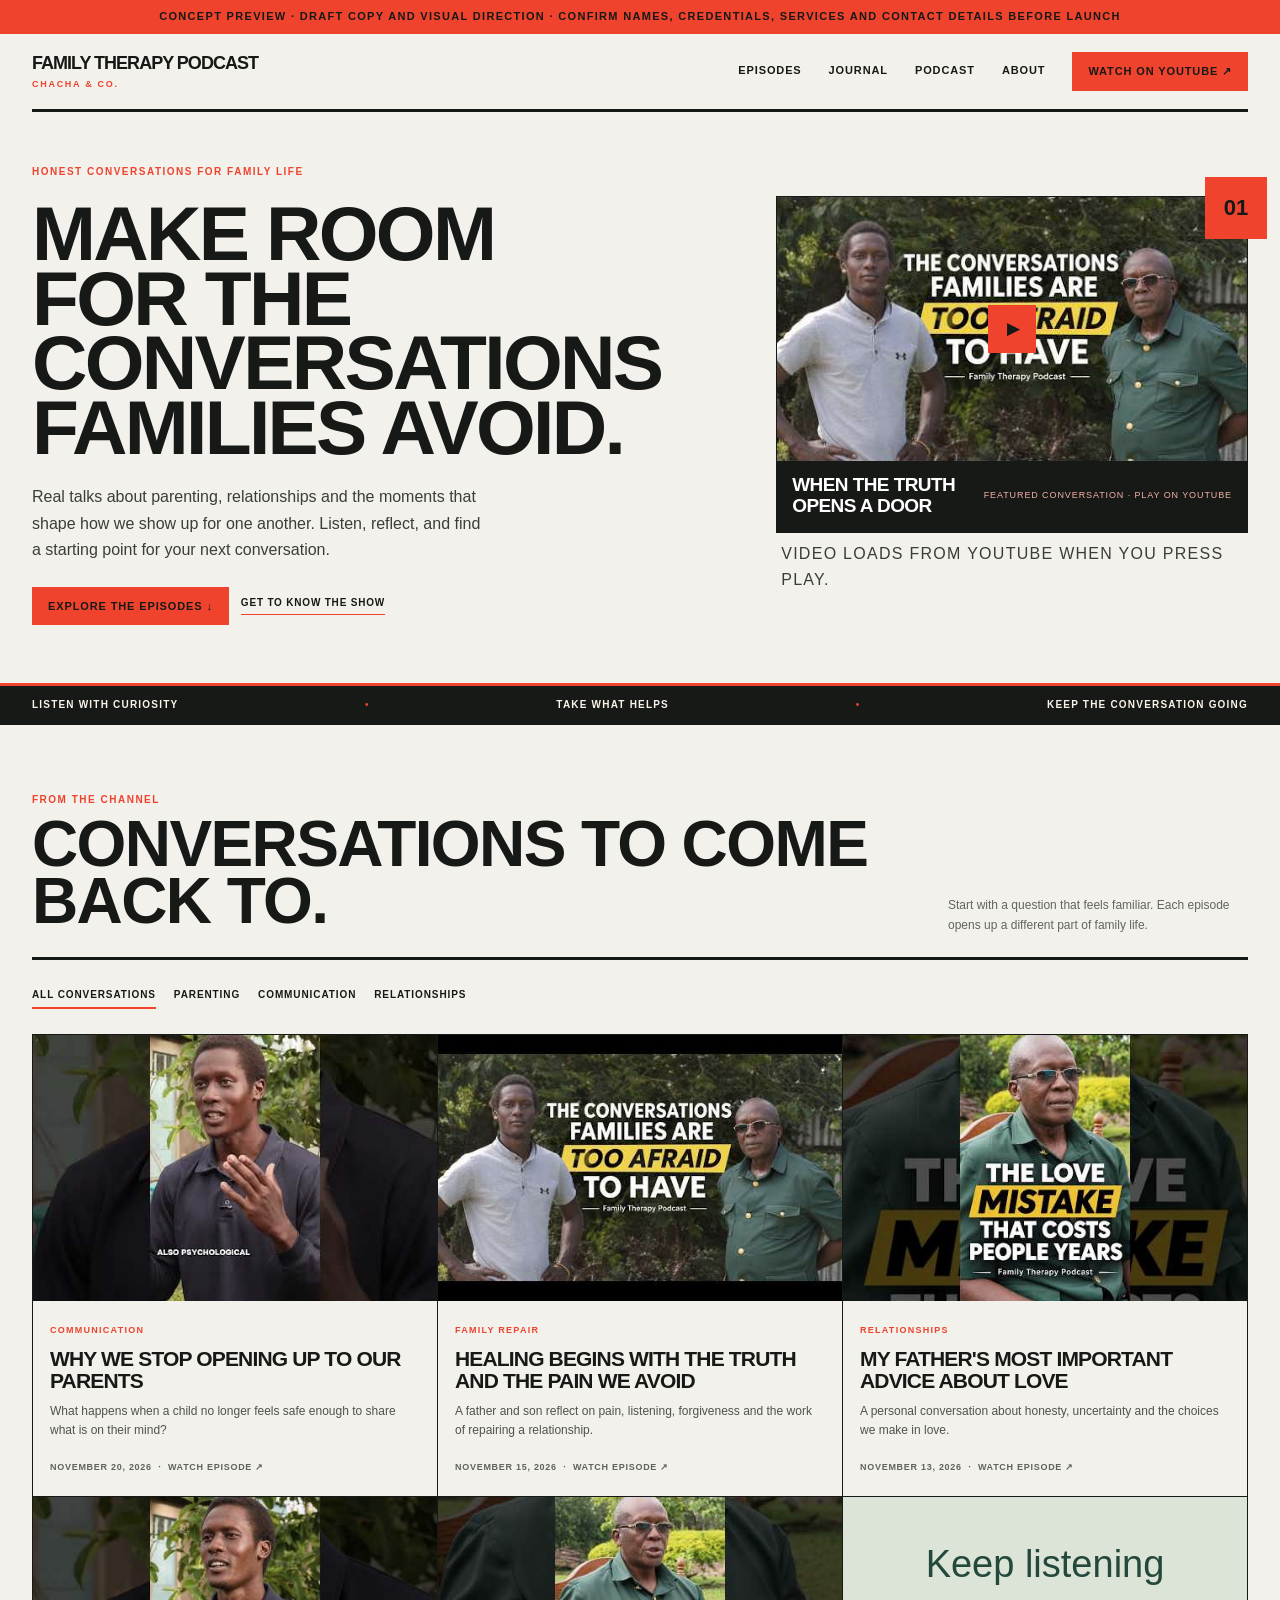
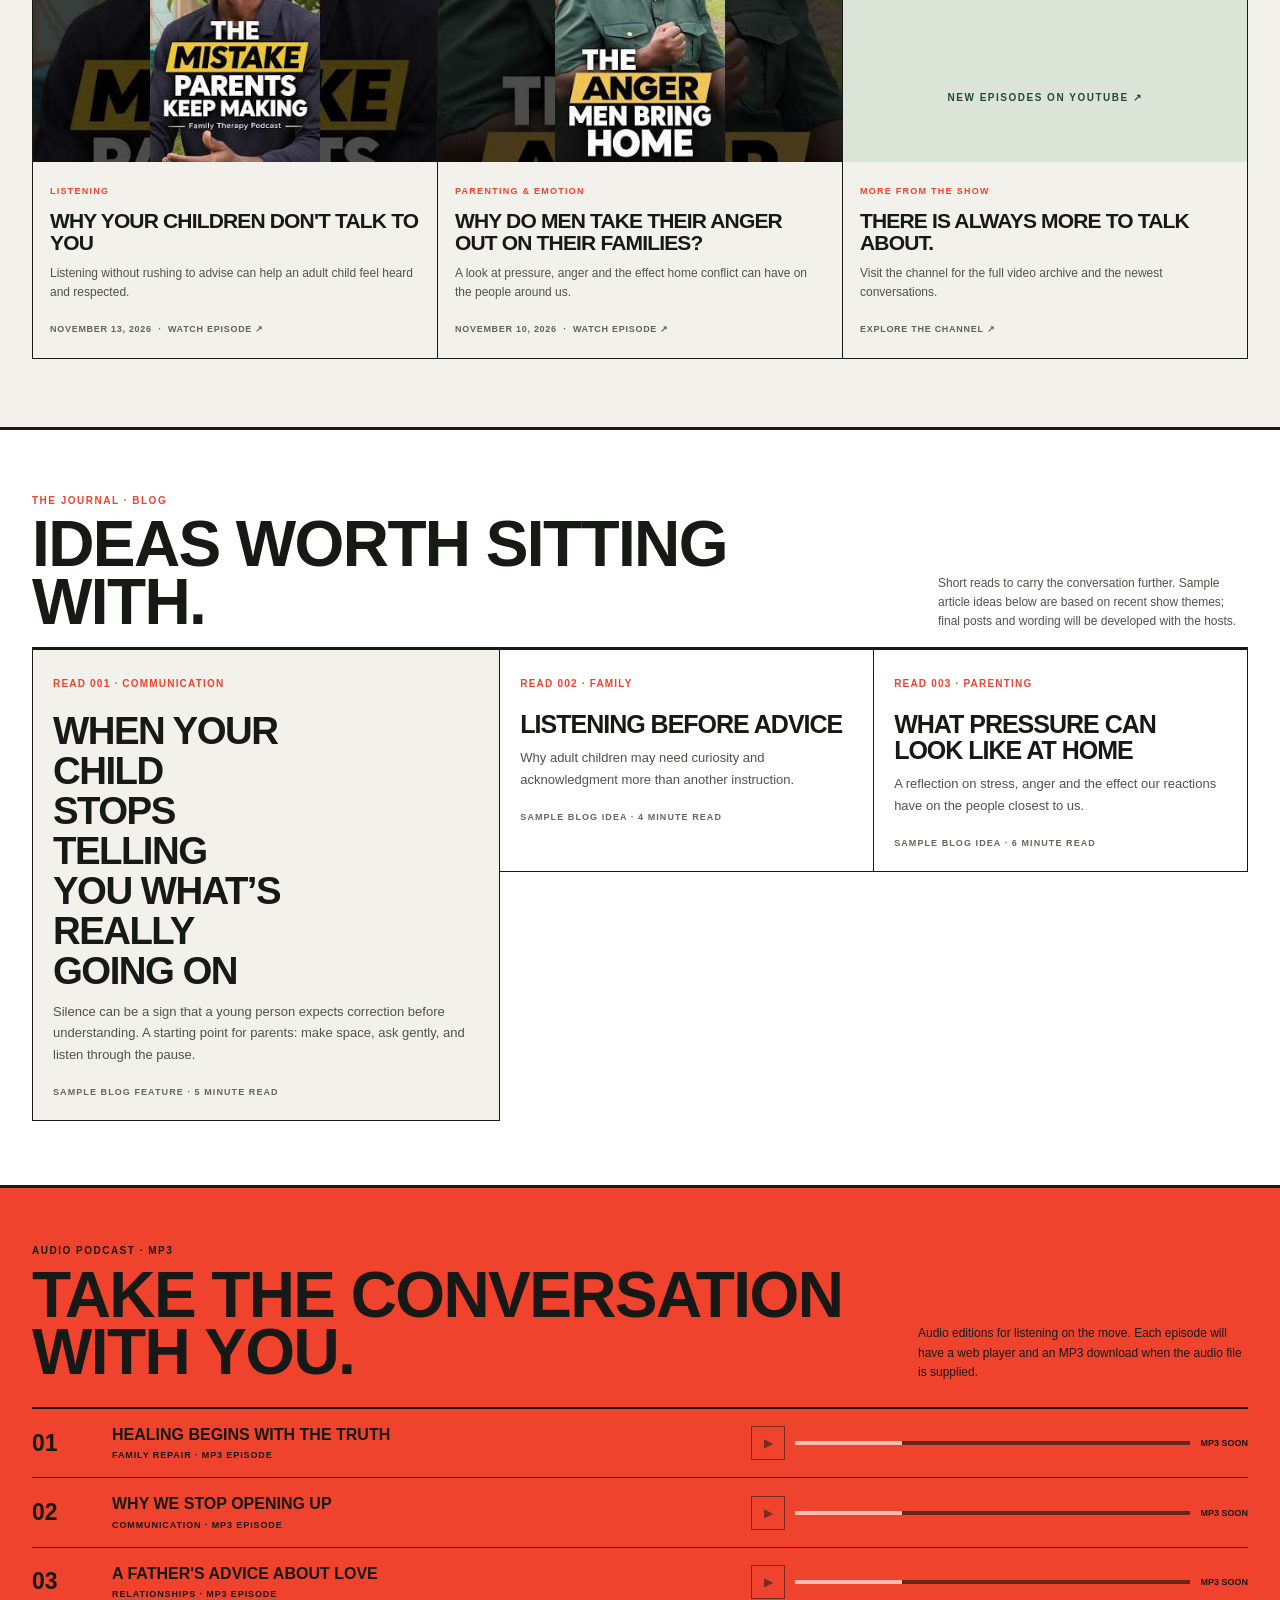
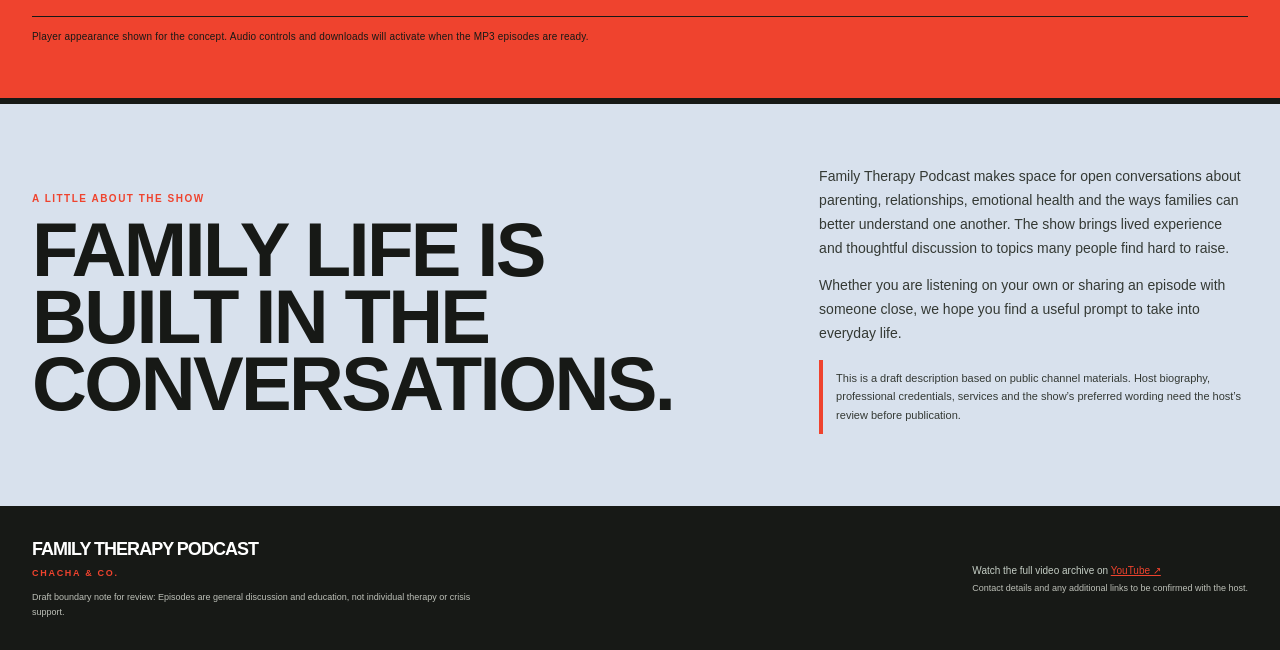
==== site/index.html @ d7cca53e "Add Family Therapy Podcast website preview" ====
<!doctype html>
<html lang="en">
<head>
<meta charset="utf-8"><meta name="viewport" content="width=device-width, initial-scale=1">
<meta name="theme-color" content="#f5f1e8">
<title>Family Therapy Podcast — Website concept</title>
<style>
:root{--paper:#f5f1e8;--ink:#172c27;--green:#24483c;--sage:#dce4d7;--orange:#bc583c;--sun:#e7bc67;--muted:#6d746d;--line:#d9d4c8;--serif:'Fraunces',Georgia,serif;--sans:'DM Sans',Arial,sans-serif}*{box-sizing:border-box}html{scroll-behavior:smooth}body{margin:0;background:var(--paper);color:var(--ink);font-family:var(--sans);line-height:1.55}.preview{background:#192c26;color:#f8f4e9;text-align:center;padding:9px 20px;font-size:11px;letter-spacing:.08em;text-transform:uppercase}.wrap{width:min(1160px,calc(100% - 48px));margin:auto}.nav{display:flex;align-items:center;justify-content:space-between;padding:23px 0;border-bottom:1px solid var(--line)}.brand{font:600 21px var(--serif);letter-spacing:-.04em;text-decoration:none;color:var(--ink);line-height:1.05}.brand small{display:block;font:600 9px var(--sans);letter-spacing:.2em;color:var(--orange);margin-top:7px}.links{display:flex;gap:33px;align-items:center}.links a{font-size:13px;color:var(--ink);text-decoration:none}.links a:hover,.links a:focus{color:var(--orange)}.nav-cta,.button{display:inline-flex;align-items:center;justify-content:center;border:0;border-radius:3px;background:var(--green);color:white;padding:12px 18px;text-decoration:none;font:600 12px var(--sans);letter-spacing:.02em;cursor:pointer}.nav-cta:hover,.button:hover{background:var(--orange)}a:focus-visible,button:focus-visible{outline:3px solid var(--orange);outline-offset:3px}.menu{display:none;background:transparent;border:1px solid var(--line);padding:9px 12px;color:var(--ink);font:600 12px var(--sans)}.hero{display:grid;grid-template-columns:1fr 1.06fr;gap:6.5%;align-items:center;padding:65px 0 75px}.eyebrow{font-size:10px;font-weight:700;letter-spacing:.19em;text-transform:uppercase;color:var(--orange)}h1,h2,h3,p{margin-top:0}h1{font:500 clamp(43px,5.5vw,70px)/1.02 var(--serif);letter-spacing:-.055em;margin:17px 0 22px;max-width:570px}.hero p{color:#525e56;font-size:16px;max-width:445px;line-height:1.75}.actions{display:flex;gap:12px;align-items:center;margin-top:27px}.text-link{font-size:12px;font-weight:700;color:var(--green);text-decoration:none;border-bottom:1px solid var(--green);padding-bottom:3px}.hero-art{position:relative}.hero-art:before{content:'';position:absolute;left:-23px;top:28px;width:73px;height:73px;border:1px solid var(--orange);border-radius:50%;z-index:-1}.feature{background:#fffdf8;padding:12px 12px 0;box-shadow:0 17px 50px #26352a18;transform:rotate(1deg)}.feature button{display:block;width:100%;padding:0;border:0;background:#1a2824;position:relative;cursor:pointer;overflow:hidden}.feature img{width:100%;display:block;aspect-ratio:16/9;object-fit:cover;opacity:.9;transition:transform .3s}.feature button:hover img{transform:scale(1.025)}.play{position:absolute;top:50%;left:50%;transform:translate(-50%,-50%);width:58px;height:58px;border-radius:50%;background:var(--sun);display:grid;place-items:center;color:var(--ink);font-size:19px;padding-left:3px}.feature-meta{padding:16px 12px 17px;display:flex;justify-content:space-between;align-items:center;gap:12px}.feature-meta strong{font:500 20px var(--serif)}.feature-meta span{font-size:10px;color:var(--muted);white-space:nowrap}.micro{font-size:10px;color:var(--muted);margin:8px 5px 0}.band{background:var(--green);color:#f8f4e9;padding:18px 0}.band-inner{display:flex;justify-content:space-between;align-items:center;gap:20px;font-size:11px;letter-spacing:.08em;text-transform:uppercase}.band b{font-weight:500;color:#e7bc67}.section{padding:76px 0}.section-head{display:flex;justify-content:space-between;align-items:end;margin-bottom:27px}.section h2{font:500 clamp(34px,4vw,48px)/1.05 var(--serif);letter-spacing:-.045em;margin:8px 0}.section-head p{max-width:370px;color:var(--muted);font-size:13px;margin-bottom:4px}.filters{display:flex;gap:8px;flex-wrap:wrap;margin:25px 0 30px}.filter{background:transparent;border:1px solid #c9c5b9;border-radius:30px;padding:8px 14px;color:var(--ink);font:500 11px var(--sans);cursor:pointer}.filter[aria-pressed="true"],.filter:hover{background:var(--green);border-color:var(--green);color:white}.grid{display:grid;grid-template-columns:repeat(3,1fr);gap:18px}.card{background:#fffdf8;border:1px solid #ebe6da;min-width:0}.card[hidden]{display:none}.card a{color:inherit;text-decoration:none}.thumb{aspect-ratio:16/10;overflow:hidden;background:var(--sage);position:relative}.thumb img{width:100%;height:100%;object-fit:cover;display:block;transition:transform .3s}.card a:hover .thumb img{transform:scale(1.04)}.card-body{padding:17px 18px 20px}.tag{font-size:9px;text-transform:uppercase;letter-spacing:.13em;color:var(--orange);font-weight:700}.card h3{font:500 22px/1.15 var(--serif);letter-spacing:-.025em;margin:8px 0}.card p{font-size:12px;color:var(--muted);line-height:1.65;margin:0 0 13px}.date{font-size:10px;color:#85867e}.about{background:var(--sage);padding:67px 0}.about-grid{display:grid;grid-template-columns:.9fr 1.1fr;gap:12%;align-items:center}.about h2{font:500 clamp(37px,4vw,52px)/1.05 var(--serif);letter-spacing:-.045em;margin:11px 0 0}.about-copy p{font-size:14px;color:#4a5a50;line-height:1.8}.note{border-left:2px solid var(--orange);padding:9px 0 9px 16px;font-size:11px!important}.footer{background:#192c26;color:#f6f2e9;padding:36px 0}.footer-row{display:flex;justify-content:space-between;gap:25px;align-items:center}.footer .brand{color:#f6f2e9}.footer p{font-size:10px;color:#c5cec5;margin:0;max-width:460px}.footer a{color:#f1c871}.tiny{font-size:9px!important;margin-top:12px!important;color:#9da99f!important}
@media(max-width:760px){.wrap{width:min(100% - 34px,560px)}.nav{padding:17px 0}.menu{display:block}.links{display:none;position:absolute;top:65px;left:0;right:0;padding:20px 24px;background:var(--paper);z-index:5;border-bottom:1px solid var(--line);flex-direction:column;align-items:flex-start;gap:17px}.links.open{display:flex}.links .nav-cta{display:inline-flex}.hero{grid-template-columns:1fr;gap:35px;padding:47px 0 54px}.hero-art{margin:0 6px}.band-inner{justify-content:center;flex-wrap:wrap;text-align:center;gap:6px 15px}.section{padding:57px 0}.section-head{display:block}.section-head p{margin-top:15px}.grid{grid-template-columns:repeat(2,1fr);gap:12px}.card-body{padding:13px}.card h3{font-size:19px}.about{padding:54px 0}.about-grid{grid-template-columns:1fr;gap:20px}.footer-row{display:block}.footer-row>p{margin-top:18px}}@media(max-width:460px){.grid{grid-template-columns:1fr}.hero h1{font-size:48px}.feature-meta{align-items:flex-start;flex-direction:column;gap:3px}.actions{align-items:flex-start;flex-direction:column}.feature-meta strong{font-size:19px}}
/* Art direction: independent print journal, not a lifestyle landing-page kit. */
:root{--paper:#f2f1ec;--ink:#171916;--green:#171916;--sage:#d8e1ed;--orange:#ef432e;--sun:#ef432e;--muted:#62655f;--line:#171916;--serif:Impact,'Arial Narrow',Arial,sans-serif;--sans:Arial,Helvetica,sans-serif}
body{background:var(--paper);line-height:1.45}.preview{background:var(--orange);color:#171916;font-weight:700;letter-spacing:.12em}.wrap{width:min(1240px,calc(100% - 64px))}.nav{padding:18px 0;border-bottom:3px solid var(--ink)}.brand{font:900 18px/1 Arial,sans-serif;text-transform:uppercase;letter-spacing:-.055em}.brand small{font:700 9px Arial,sans-serif;color:var(--orange);letter-spacing:.19em}.links{gap:27px}.links a{font-size:11px;font-weight:700;text-transform:uppercase;letter-spacing:.08em}.nav-cta,.button{border-radius:0;background:var(--orange);color:var(--ink);font:800 11px Arial,sans-serif;text-transform:uppercase;letter-spacing:.08em;padding:13px 16px}.nav-cta:hover,.button:hover{background:var(--ink);color:white}.hero{grid-template-columns:1.08fr .92fr;gap:4%;padding:53px 0 58px;align-items:stretch}.eyebrow{color:var(--orange);font-size:10px;letter-spacing:.15em;font-weight:800}.hero h1{font:900 clamp(56px,8vw,106px)/.84 Impact,'Arial Narrow',Arial,sans-serif;letter-spacing:-.035em;text-transform:uppercase;margin:22px 0 25px;max-width:650px}.hero p{font:16px/1.65 Arial,sans-serif;color:#3b3d39;max-width:450px}.actions{margin-top:23px}.text-link{color:var(--ink);border-color:var(--orange);text-transform:uppercase;font-size:10px;letter-spacing:.08em}.hero-art{align-self:center}.hero-art:before{content:'01';left:auto;right:-19px;top:-19px;width:62px;height:62px;border:0;border-radius:0;background:var(--orange);z-index:1;color:var(--ink);display:grid;place-items:center;font:900 22px Impact,Arial,sans-serif}.feature{padding:0;background:var(--ink);box-shadow:none;transform:none;border:1px solid var(--ink)}.feature img{opacity:1;filter:saturate(.82)}.play{width:48px;height:48px;background:var(--orange);border-radius:0;font-size:17px}.feature-meta{background:var(--ink);color:white;padding:14px 15px 15px}.feature-meta strong{font:800 19px/1.1 Arial,sans-serif;text-transform:uppercase;letter-spacing:-.03em}.feature-meta span{font-size:9px;color:#f2b0a5;letter-spacing:.1em}.micro{font-size:9px;text-transform:uppercase;letter-spacing:.08em}.band{background:var(--ink);padding:12px 0;border-top:3px solid var(--orange);border-bottom:1px solid var(--ink)}.band-inner{font-size:10px;font-weight:700;letter-spacing:.12em}.band b{color:var(--orange)}.section{padding:68px 0}.section-head{align-items:end;border-bottom:3px solid var(--ink);padding-bottom:18px;margin-bottom:22px}.section h2{font:900 clamp(38px,5vw,65px)/.9 Impact,'Arial Narrow',Arial,sans-serif;letter-spacing:-.025em;text-transform:uppercase}.section-head p{font-size:12px;line-height:1.6;max-width:300px}.filters{gap:18px;margin:22px 0 25px}.filter{border:0;border-bottom:2px solid transparent;border-radius:0;padding:7px 0;background:transparent;color:var(--ink);font:800 10px Arial,sans-serif;text-transform:uppercase;letter-spacing:.09em}.filter[aria-pressed="true"],.filter:hover{background:transparent;border-color:var(--orange);color:var(--ink)}.grid{grid-template-columns:repeat(3,1fr);gap:0;border-top:1px solid var(--ink);border-left:1px solid var(--ink)}.card{background:transparent;border:0;border-right:1px solid var(--ink);border-bottom:1px solid var(--ink)}.thumb{aspect-ratio:1.52;background:#d8e1ed}.thumb img{filter:saturate(.78);transition:filter .2s,transform .3s}.card a:hover .thumb img{filter:saturate(1.15);transform:scale(1.025)}.card-body{padding:15px 17px 19px}.tag{color:var(--orange);font-size:9px;letter-spacing:.14em}.card h3{font:800 21px/1.08 Arial,sans-serif;letter-spacing:-.04em;text-transform:uppercase;margin:9px 0 9px}.card p{font:12px/1.6 Arial,sans-serif;color:#50524e}.date{font-size:9px;font-weight:700;letter-spacing:.08em;color:#60635d}.about{background:#d8e1ed;border-top:3px solid var(--ink);border-bottom:3px solid var(--ink);padding:61px 0}.about h2{font:900 clamp(42px,6vw,76px)/.88 Impact,'Arial Narrow',Arial,sans-serif;text-transform:uppercase;letter-spacing:-.035em}.about-copy p{font:14px/1.7 Arial,sans-serif;color:#343934}.note{border-left:4px solid var(--orange);padding-left:13px;font-size:11px!important}.footer{background:var(--ink);padding:29px 0}.footer .brand{color:white}.footer .brand small{color:var(--orange)}.footer p{line-height:1.7}.footer a{color:var(--orange)}.tiny{color:#bdc0b8!important}.card .thumb>span{padding:14px;text-align:center}.card .thumb>span span{margin-top:9px}
@media(max-width:760px){.wrap{width:calc(100% - 34px)}.nav{padding:16px 0}.links{top:61px;background:var(--paper);border-bottom:3px solid var(--ink)}.hero{grid-template-columns:1fr;gap:30px;padding:44px 0 48px}.hero h1{font-size:clamp(58px,15vw,84px)}.hero-art{margin:0 6px}.band-inner{justify-content:flex-start;text-align:left}.section{padding:52px 0}.section-head{display:block}.section-head p{margin-top:13px}.grid{grid-template-columns:repeat(2,1fr)}.about{padding:49px 0}.about-grid{grid-template-columns:1fr;gap:19px}}
@media(max-width:460px){.wrap{width:calc(100% - 28px)}.grid{grid-template-columns:1fr}.hero h1{font-size:60px}.feature-meta{align-items:flex-start;flex-direction:column;gap:4px}.actions{align-items:flex-start;flex-direction:column}.section h2{font-size:44px}.links{padding:18px}.filters{gap:12px 17px}}
/* Protect the display headline from overflowing the video column. */
.hero{grid-template-columns:minmax(0,1.2fr) minmax(0,.8fr);gap:3%;}
.hero>div:first-child{min-width:0}.hero h1{font-size:clamp(50px,6vw,82px);max-width:100%;overflow-wrap:normal;word-break:normal;hyphens:none;text-wrap:balance;}
.hero-art{min-width:0}.feature,.feature button,.feature img{max-width:100%;min-width:0}
@media(max-width:960px){.wrap{width:calc(100% - 48px)}.hero{grid-template-columns:minmax(0,1fr) minmax(0,.88fr);gap:28px}.hero h1{font-size:clamp(48px,6.4vw,68px)}}
@media(max-width:760px){.wrap{width:calc(100% - 34px)}.hero{grid-template-columns:minmax(0,1fr);gap:28px}.hero h1{font-size:clamp(48px,10vw,76px);max-width:100%}.hero-art{width:100%;margin:0}.grid{grid-template-columns:repeat(2,minmax(0,1fr))}.card{min-width:0}.filters{max-width:100%}}
@media(max-width:520px){.wrap{width:calc(100% - 28px)}.nav{gap:12px}.hero h1{font-size:clamp(40px,11vw,58px);max-width:100%;line-height:.88}.hero-art:before{right:-8px;top:-12px;width:47px;height:47px}.grid{grid-template-columns:minmax(0,1fr)}.section-head p{max-width:100%}.filters{gap:10px 14px}.filter{font-size:9px}.band-inner{font-size:9px;gap:6px 10px}.feature-meta span{white-space:normal}.actions .button{max-width:100%;text-align:center}}
.journal{background:#fff;border-top:3px solid var(--ink);padding:64px 0}.journal-head{display:flex;justify-content:space-between;align-items:end;gap:25px;border-bottom:3px solid var(--ink);padding-bottom:16px;margin-bottom:0}.journal-head h2{font:900 clamp(40px,5vw,64px)/.9 Impact,'Arial Narrow',Arial,sans-serif;text-transform:uppercase;letter-spacing:-.025em;margin:8px 0 0}.journal-head p{max-width:310px;font:12px/1.6 Arial,sans-serif;color:#50524e;margin:0}.journal-grid{display:grid;grid-template-columns:1.25fr 1fr 1fr;border-left:1px solid var(--ink)}.journal-card{padding:20px 20px 23px;border-right:1px solid var(--ink);border-bottom:1px solid var(--ink)}.journal-card:first-child{grid-row:span 2;background:#f2f1ec}.journal-index{font:800 10px Arial,sans-serif;color:var(--orange);letter-spacing:.12em}.journal-card h3{font:800 25px/1.04 Arial,sans-serif;letter-spacing:-.04em;text-transform:uppercase;margin:18px 0 10px}.journal-card p{font:13px/1.65 Arial,sans-serif;color:#50524e;margin:0}.journal-card:first-child h3{font-size:clamp(30px,3vw,43px);max-width:11ch}.journal-card .journal-meta{display:block;margin-top:22px;font:700 9px Arial,sans-serif;letter-spacing:.12em;color:#646760;text-transform:uppercase}.audio-section{background:#ef432e;padding:56px 0;border-top:3px solid var(--ink);border-bottom:3px solid var(--ink)}.audio-head{display:flex;justify-content:space-between;align-items:end;gap:25px;margin-bottom:25px}.audio-head h2{font:900 clamp(40px,5vw,64px)/.9 Impact,'Arial Narrow',Arial,sans-serif;text-transform:uppercase;letter-spacing:-.025em;margin:8px 0 0}.audio-head p{max-width:330px;font:12px/1.6 Arial,sans-serif;margin:0}.audio-list{border-top:2px solid var(--ink)}.audio-episode{display:grid;grid-template-columns:62px minmax(180px,1fr) minmax(200px,.8fr);gap:18px;align-items:center;padding:17px 0;border-bottom:1px solid #171916}.audio-number{font:900 23px Impact,Arial,sans-serif}.audio-title{font:800 16px/1.15 Arial,sans-serif;text-transform:uppercase}.audio-title small{display:block;margin-top:6px;font:700 9px Arial,sans-serif;letter-spacing:.1em}.audio-preview{display:flex;align-items:center;gap:10px}.audio-preview button{width:34px;height:34px;border:1px solid var(--ink);background:transparent;color:var(--ink);font-size:12px}.audio-track{height:4px;background:#171916;opacity:.65;flex:1;position:relative}.audio-track:before{content:'';display:block;width:27%;height:4px;background:white}.audio-time{font:700 9px Arial,sans-serif;white-space:nowrap}.audio-note{margin:14px 0 0;font:10px Arial,sans-serif;letter-spacing:.02em}.audio-preview button:disabled{opacity:.55;cursor:not-allowed}
@media(max-width:760px){.journal{padding:50px 0}.journal-head,.audio-head{display:block}.journal-head p,.audio-head p{margin-top:14px}.journal-grid{grid-template-columns:1fr 1fr}.journal-card:first-child{grid-row:auto;grid-column:1/-1}.audio-episode{grid-template-columns:40px minmax(0,1fr);gap:11px}.audio-preview{grid-column:2}.audio-title{font-size:14px}}
@media(max-width:520px){.journal-grid{grid-template-columns:1fr}.journal-card:first-child{grid-column:auto}.journal-card h3{font-size:22px}.journal-card:first-child h3{font-size:32px}.audio-section{padding:45px 0}.audio-episode{grid-template-columns:30px minmax(0,1fr);gap:10px}.audio-number{font-size:20px}.audio-preview{grid-column:2}.audio-title{font-size:13px}}
</style>
</head>
<body>
<div class="preview">Concept preview · Draft copy and visual direction · Confirm names, credentials, services and contact details before launch</div>
<header class="wrap"><nav class="nav" aria-label="Main navigation"><a class="brand" href="#home">Family Therapy Podcast<small>CHACHA &amp; CO.</small></a><button class="menu" aria-expanded="false" aria-controls="navlinks" aria-label="Open navigation">MENU</button><div class="links" id="navlinks"><a href="#episodes">Episodes</a><a href="#journal">Journal</a><a href="#podcast">Podcast</a><a href="#about">About</a><a class="nav-cta" href="https://www.youtube.com/@familytherapypodcast/videos" target="_blank" rel="noopener noreferrer">Watch on YouTube ↗</a></div></nav></header>
<main id="home"><section class="wrap hero"><div><div class="eyebrow">Honest conversations for family life</div><h1>Make room for the conversations families avoid.</h1><p>Real talks about parenting, relationships and the moments that shape how we show up for one another. Listen, reflect, and find a starting point for your next conversation.</p><div class="actions"><a class="button" href="#episodes">Explore the episodes ↓</a><a class="text-link" href="#about">Get to know the show</a></div></div><div class="hero-art"><div class="feature"><button class="video-button" aria-label="Play featured episode: Healing Begins With The Truth And The Pain We Avoid" data-video="1nzvbq_Dom4"><img src="1nzvbq_Dom4.jpg" alt="The podcast hosts in conversation; thumbnail from the featured episode"><span class="play" aria-hidden="true">▶</span></button><div class="feature-meta"><strong>When the truth opens a door</strong><span>FEATURED CONVERSATION · PLAY ON YOUTUBE</span></div></div><p class="micro">Video loads from YouTube when you press play.</p></div></section>
<div class="band"><div class="wrap band-inner"><span>Listen with curiosity</span><b>•</b><span>Take what helps</span><b>•</b><span>Keep the conversation going</span></div></div>
<section class="wrap section" id="episodes"><div class="section-head"><div><div class="eyebrow">From the channel</div><h2>Conversations to come back to.</h2></div><p>Start with a question that feels familiar. Each episode opens up a different part of family life.</p></div><div class="filters" id="topics" aria-label="Filter episodes"><button class="filter" aria-pressed="true" data-filter="all">All conversations</button><button class="filter" aria-pressed="false" data-filter="parenting">Parenting</button><button class="filter" aria-pressed="false" data-filter="communication">Communication</button><button class="filter" aria-pressed="false" data-filter="relationships">Relationships</button></div><div class="grid">
<article class="card" data-topic="communication"><a href="https://www.youtube.com/watch?v=KvAhkGcxdzE" target="_blank" rel="noopener noreferrer"><div class="thumb"><img src="KvAhkGcxdzE.jpg" alt="YouTube thumbnail for Why We Stop Opening Up to Our Parents" loading="lazy"></div><div class="card-body"><span class="tag">Communication</span><h3>Why We Stop Opening Up to Our Parents</h3><p>What happens when a child no longer feels safe enough to share what is on their mind?</p><span class="date">NOVEMBER 20, 2026&nbsp; · &nbsp;WATCH EPISODE ↗</span></div></a></article>
<article class="card" data-topic="relationships"><a href="https://www.youtube.com/watch?v=1nzvbq_Dom4" target="_blank" rel="noopener noreferrer"><div class="thumb"><img src="1nzvbq_Dom4.jpg" alt="The father and son hosts featured in the episode thumbnail" loading="lazy"></div><div class="card-body"><span class="tag">Family repair</span><h3>Healing Begins With the Truth and the Pain We Avoid</h3><p>A father and son reflect on pain, listening, forgiveness and the work of repairing a relationship.</p><span class="date">NOVEMBER 15, 2026&nbsp; · &nbsp;WATCH EPISODE ↗</span></div></a></article>
<article class="card" data-topic="relationships"><a href="https://www.youtube.com/watch?v=EXCW4mBaNsA" target="_blank" rel="noopener noreferrer"><div class="thumb"><img src="EXCW4mBaNsA.jpg" alt="YouTube thumbnail for My Father's Most Important Advice About Love" loading="lazy"></div><div class="card-body"><span class="tag">Relationships</span><h3>My Father's Most Important Advice About Love</h3><p>A personal conversation about honesty, uncertainty and the choices we make in love.</p><span class="date">NOVEMBER 13, 2026&nbsp; · &nbsp;WATCH EPISODE ↗</span></div></a></article>
<article class="card" data-topic="communication"><a href="https://www.youtube.com/watch?v=1fAFNS9w8Jo" target="_blank" rel="noopener noreferrer"><div class="thumb"><img src="1fAFNS9w8Jo.jpg" alt="YouTube thumbnail for Why Your Children Don't Talk to You" loading="lazy"></div><div class="card-body"><span class="tag">Listening</span><h3>Why Your Children Don't Talk to You</h3><p>Listening without rushing to advise can help an adult child feel heard and respected.</p><span class="date">NOVEMBER 13, 2026&nbsp; · &nbsp;WATCH EPISODE ↗</span></div></a></article>
<article class="card" data-topic="parenting"><a href="https://www.youtube.com/watch?v=WA43rGoN9E0" target="_blank" rel="noopener noreferrer"><div class="thumb"><img src="WA43rGoN9E0.jpg" alt="YouTube thumbnail for Why Do Men Take Their Anger Out on Their Families" loading="lazy"></div><div class="card-body"><span class="tag">Parenting &amp; emotion</span><h3>Why Do Men Take Their Anger Out on Their Families?</h3><p>A look at pressure, anger and the effect home conflict can have on the people around us.</p><span class="date">NOVEMBER 10, 2026&nbsp; · &nbsp;WATCH EPISODE ↗</span></div></a></article>
<article class="card" data-topic="communication"><a href="https://www.youtube.com/@familytherapypodcast/videos" target="_blank" rel="noopener noreferrer"><div class="thumb" style="display:grid;place-items:center;background:#dce4d7;color:#24483c;font:500 38px var(--serif)">Keep listening<span style="font:700 10px var(--sans);letter-spacing:.15em;display:block">NEW EPISODES ON YOUTUBE ↗</span></div><div class="card-body"><span class="tag">More from the show</span><h3>There is always more to talk about.</h3><p>Visit the channel for the full video archive and the newest conversations.</p><span class="date">EXPLORE THE CHANNEL ↗</span></div></a></article>
</div></section>
<section class="journal" id="journal"><div class="wrap"><div class="journal-head"><div><div class="eyebrow">The journal · Blog</div><h2>Ideas worth sitting with.</h2></div><p>Short reads to carry the conversation further. Sample article ideas below are based on recent show themes; final posts and wording will be developed with the hosts.</p></div><div class="journal-grid"><article class="journal-card"><span class="journal-index">READ 001 · COMMUNICATION</span><h3>When your child stops telling you what’s really going on</h3><p>Silence can be a sign that a young person expects correction before understanding. A starting point for parents: make space, ask gently, and listen through the pause.</p><span class="journal-meta">Sample blog feature · 5 minute read</span></article><article class="journal-card"><span class="journal-index">READ 002 · FAMILY</span><h3>Listening before advice</h3><p>Why adult children may need curiosity and acknowledgment more than another instruction.</p><span class="journal-meta">Sample blog idea · 4 minute read</span></article><article class="journal-card"><span class="journal-index">READ 003 · PARENTING</span><h3>What pressure can look like at home</h3><p>A reflection on stress, anger and the effect our reactions have on the people closest to us.</p><span class="journal-meta">Sample blog idea · 6 minute read</span></article></div></div></section>
<section class="audio-section" id="podcast"><div class="wrap"><div class="audio-head"><div><div class="eyebrow" style="color:#171916">Audio podcast · MP3</div><h2>Take the conversation with you.</h2></div><p>Audio editions for listening on the move. Each episode will have a web player and an MP3 download when the audio file is supplied.</p></div><div class="audio-list"><article class="audio-episode"><span class="audio-number">01</span><div class="audio-title">Healing begins with the truth<small>FAMILY REPAIR · MP3 EPISODE</small></div><div class="audio-preview"><button disabled aria-label="Audio preview unavailable">▶</button><span class="audio-track" aria-hidden="true"></span><span class="audio-time">MP3 SOON</span></div></article><article class="audio-episode"><span class="audio-number">02</span><div class="audio-title">Why we stop opening up<small>COMMUNICATION · MP3 EPISODE</small></div><div class="audio-preview"><button disabled aria-label="Audio preview unavailable">▶</button><span class="audio-track" aria-hidden="true"></span><span class="audio-time">MP3 SOON</span></div></article><article class="audio-episode"><span class="audio-number">03</span><div class="audio-title">A father's advice about love<small>RELATIONSHIPS · MP3 EPISODE</small></div><div class="audio-preview"><button disabled aria-label="Audio preview unavailable">▶</button><span class="audio-track" aria-hidden="true"></span><span class="audio-time">MP3 SOON</span></div></article></div><p class="audio-note">Player appearance shown for the concept. Audio controls and downloads will activate when the MP3 episodes are ready.</p></div></section>
<section class="about" id="about"><div class="wrap about-grid"><div><div class="eyebrow">A little about the show</div><h2>Family life is built in the conversations.</h2></div><div class="about-copy"><p>Family Therapy Podcast makes space for open conversations about parenting, relationships, emotional health and the ways families can better understand one another. The show brings lived experience and thoughtful discussion to topics many people find hard to raise.</p><p>Whether you are listening on your own or sharing an episode with someone close, we hope you find a useful prompt to take into everyday life.</p><p class="note">This is a draft description based on public channel materials. Host biography, professional credentials, services and the show’s preferred wording need the host’s review before publication.</p></div></div></section></main>
<footer class="footer"><div class="wrap footer-row"><div><a class="brand" href="#home">Family Therapy Podcast<small>CHACHA &amp; CO.</small></a><p class="tiny">Draft boundary note for review: Episodes are general discussion and education, not individual therapy or crisis support.</p></div><p>Watch the full video archive on <a href="https://www.youtube.com/@familytherapypodcast/videos" target="_blank" rel="noopener noreferrer">YouTube ↗</a><br><span class="tiny">Contact details and any additional links to be confirmed with the host.</span></p></div></footer>
<script>
document.querySelectorAll('.filter').forEach(button=>button.addEventListener('click',()=>{document.querySelectorAll('.filter').forEach(b=>b.setAttribute('aria-pressed','false'));button.setAttribute('aria-pressed','true');const wanted=button.dataset.filter;document.querySelectorAll('.card').forEach(card=>card.hidden=wanted!=='all'&&!card.dataset.topic.split(' ').includes(wanted))}));
document.querySelectorAll('.video-button').forEach(button=>button.addEventListener('click',()=>{const frame=document.createElement('iframe');frame.src=`https://www.youtube-nocookie.com/embed/${button.dataset.video}?autoplay=1`;frame.title='Featured Family Therapy Podcast conversation';frame.allow='accelerometer; autoplay; clipboard-write; encrypted-media; gyroscope; picture-in-picture; web-share';frame.referrerPolicy='strict-origin-when-cross-origin';frame.allowFullscreen=true;frame.style='display:block;width:100%;aspect-ratio:16/9;border:0';button.replaceWith(frame)}));
const menu=document.querySelector('.menu'),links=document.querySelector('.links');function setMenuOpen(open){links.classList.toggle('open',open);menu.setAttribute('aria-expanded',String(open));menu.setAttribute('aria-label',open?'Close navigation':'Open navigation');menu.textContent=open?'CLOSE':'MENU'}menu.addEventListener('click',()=>setMenuOpen(menu.getAttribute('aria-expanded')!=='true'));links.querySelectorAll('a').forEach(a=>a.addEventListener('click',()=>setMenuOpen(false)));document.addEventListener('keydown',event=>{if(event.key==='Escape')setMenuOpen(false)});document.addEventListener('click',event=>{if(menu.getAttribute('aria-expanded')==='true'&&!event.target.closest('.nav'))setMenuOpen(false)});
</script>
</body></html>
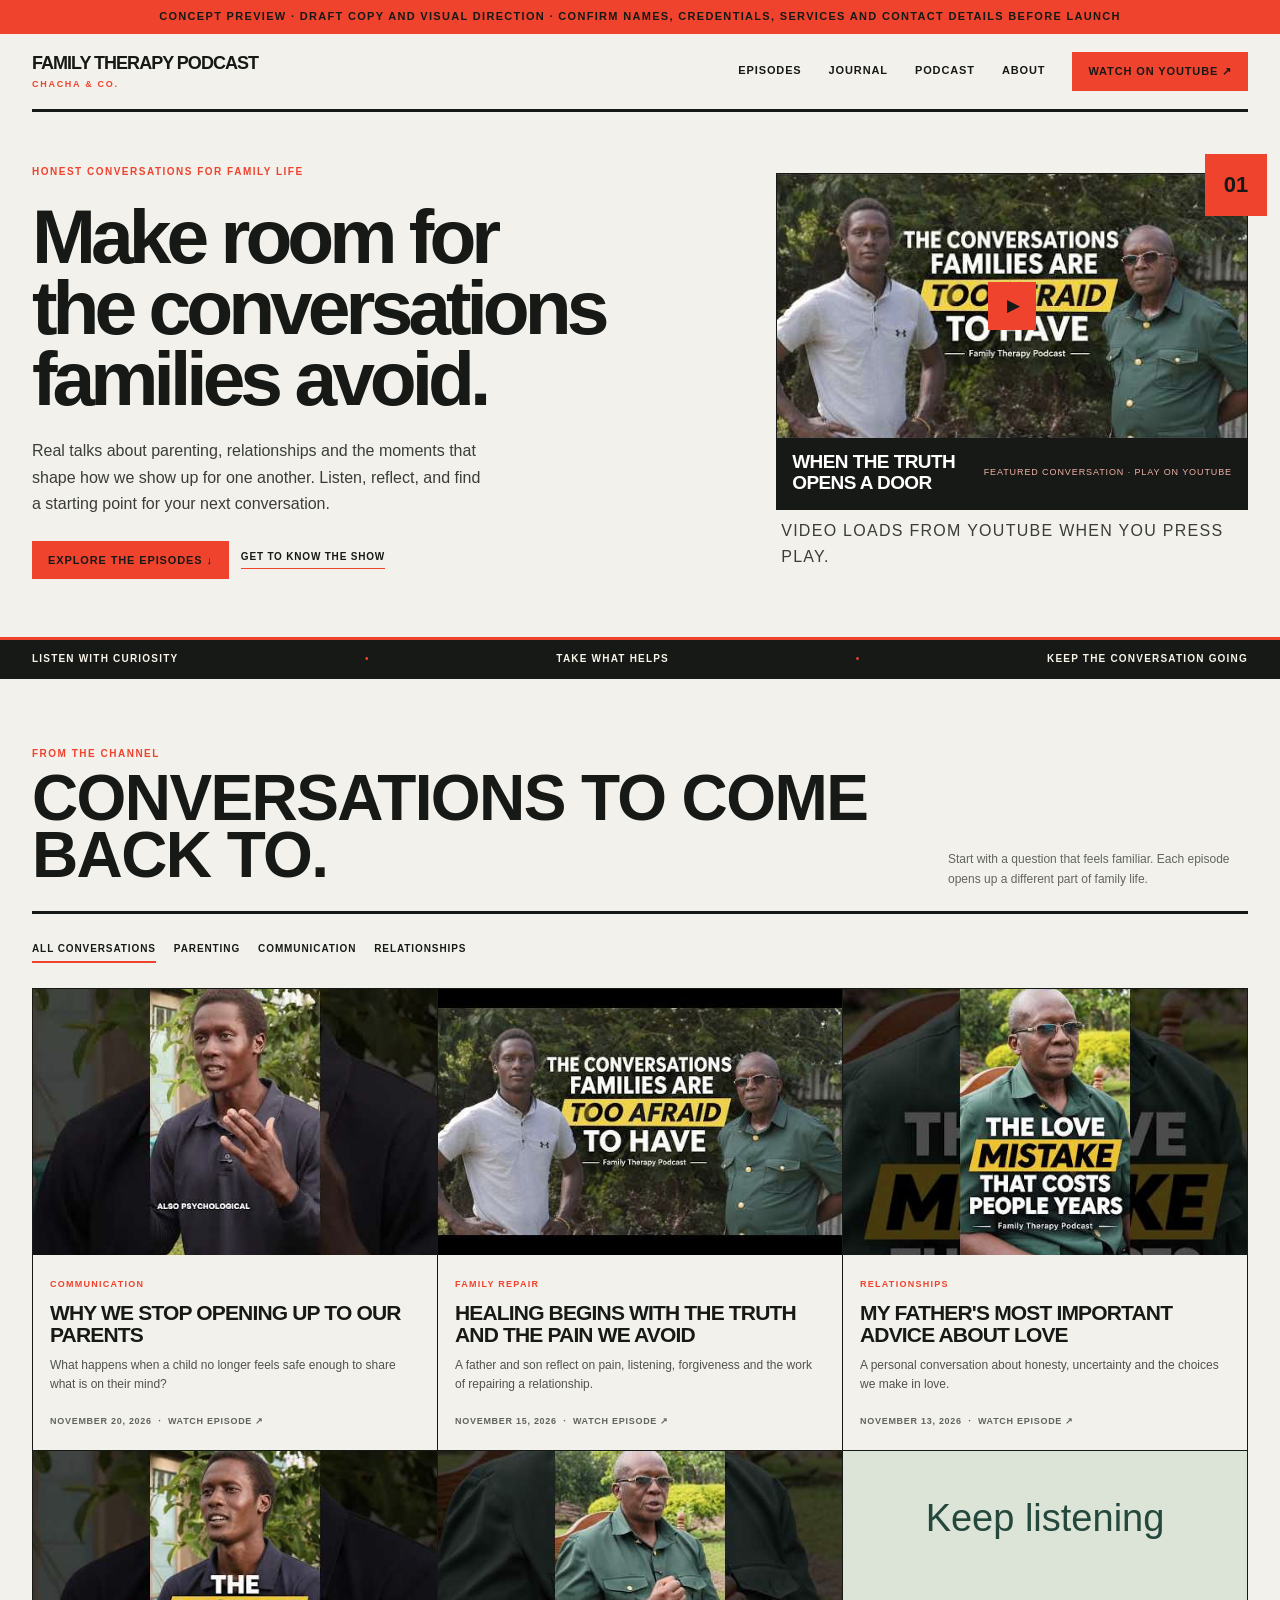
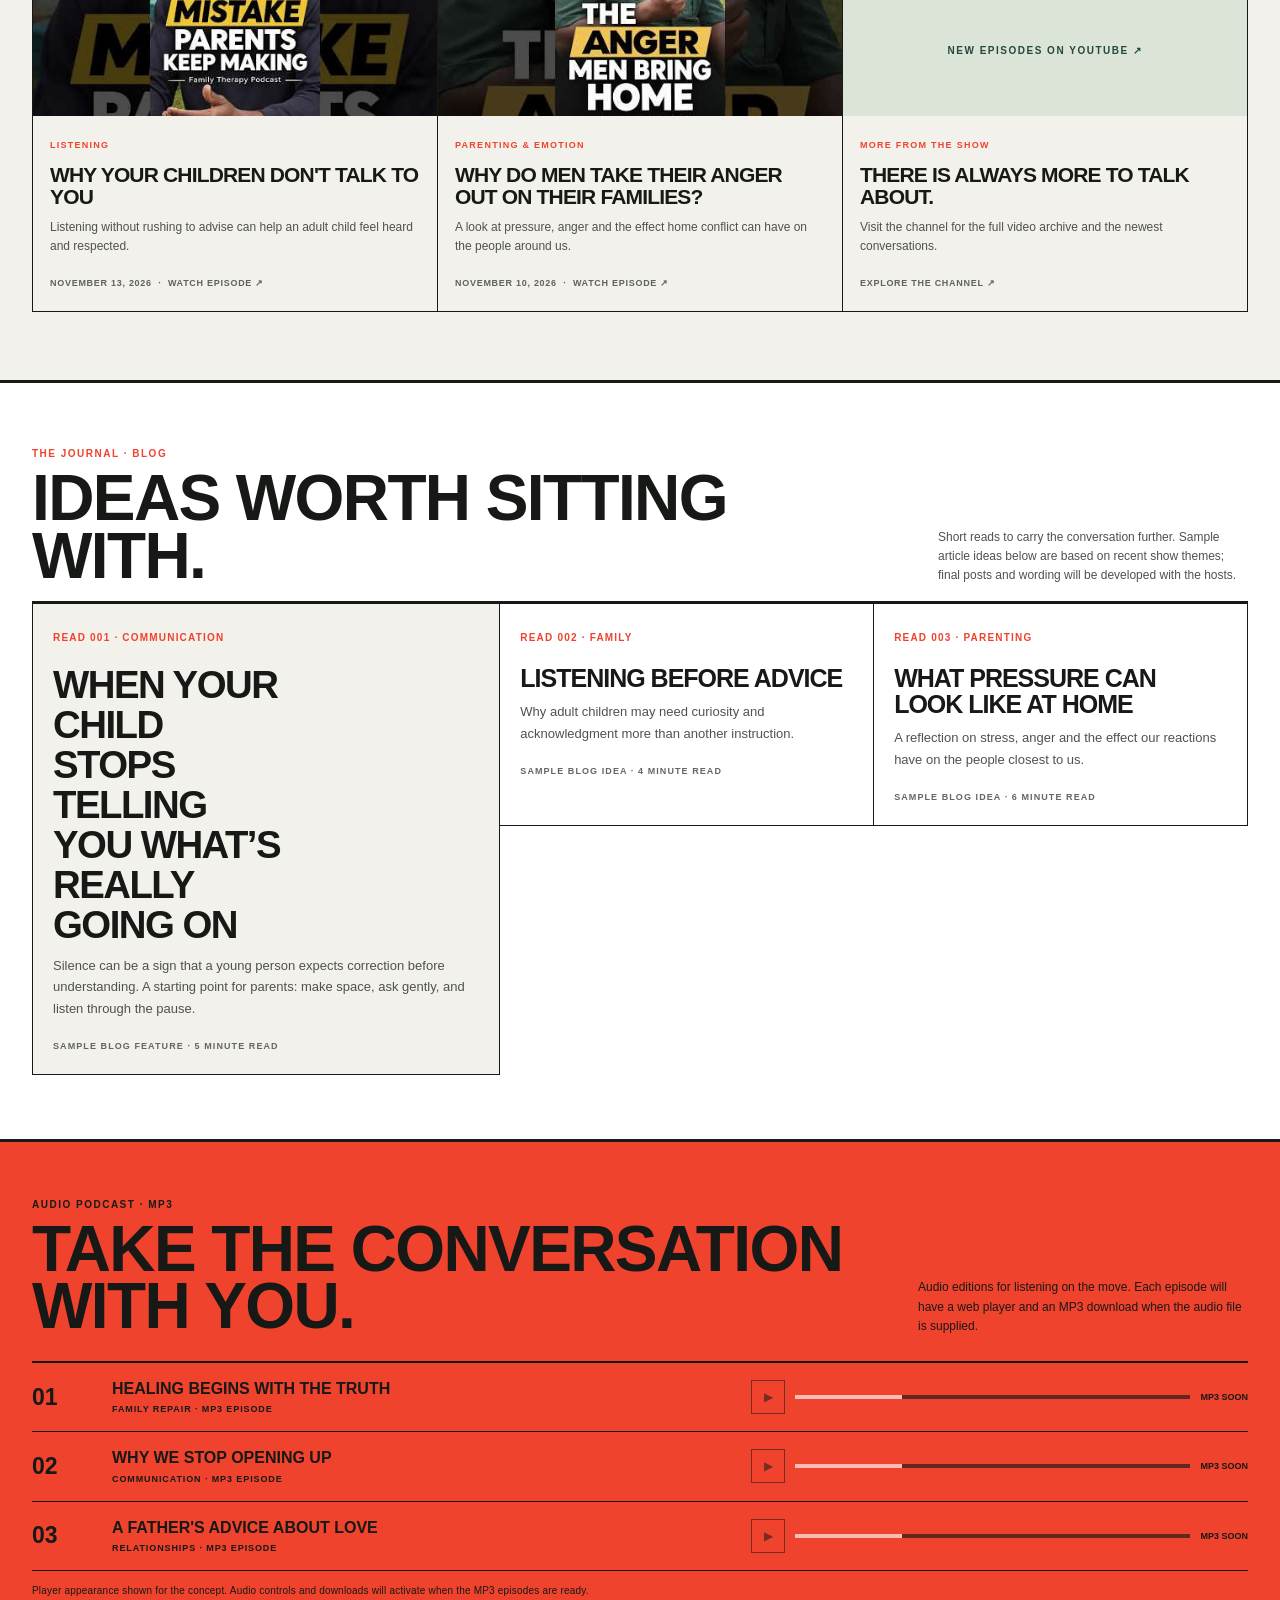
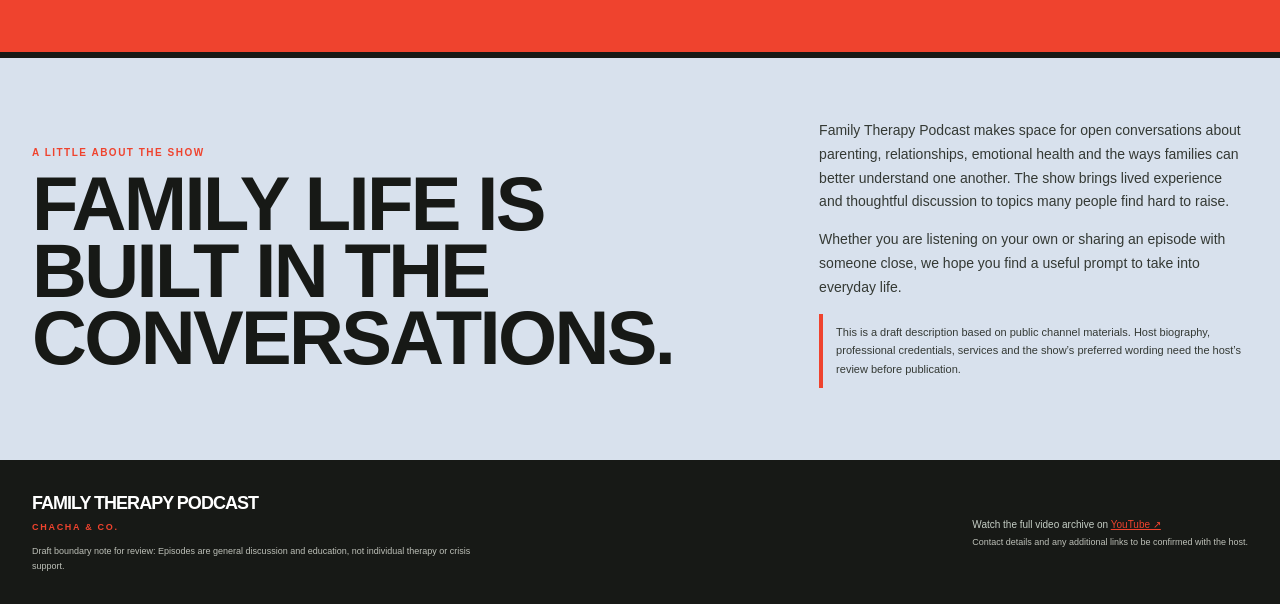
==== commit 879271dd: "Refine responsive headline and editorial casing" ====
--- a/site/index.html
+++ b/site/index.html
@@ -14,7 +14,7 @@
 @media(max-width:460px){.wrap{width:calc(100% - 28px)}.grid{grid-template-columns:1fr}.hero h1{font-size:60px}.feature-meta{align-items:flex-start;flex-direction:column;gap:4px}.actions{align-items:flex-start;flex-direction:column}.section h2{font-size:44px}.links{padding:18px}.filters{gap:12px 17px}}
 /* Protect the display headline from overflowing the video column. */
 .hero{grid-template-columns:minmax(0,1.2fr) minmax(0,.8fr);gap:3%;}
-.hero>div:first-child{min-width:0}.hero h1{font-size:clamp(50px,6vw,82px);max-width:100%;overflow-wrap:normal;word-break:normal;hyphens:none;text-wrap:balance;}
+.hero>div:first-child{min-width:0}.hero h1{font-family:Arial,Helvetica,sans-serif;font-weight:900;font-size:clamp(50px,6vw,82px);line-height:.92;letter-spacing:-.065em;text-transform:none;max-width:100%;overflow-wrap:normal;word-break:normal;hyphens:none;text-wrap:balance;}
 .hero-art{min-width:0}.feature,.feature button,.feature img{max-width:100%;min-width:0}
 @media(max-width:960px){.wrap{width:calc(100% - 48px)}.hero{grid-template-columns:minmax(0,1fr) minmax(0,.88fr);gap:28px}.hero h1{font-size:clamp(48px,6.4vw,68px)}}
 @media(max-width:760px){.wrap{width:calc(100% - 34px)}.hero{grid-template-columns:minmax(0,1fr);gap:28px}.hero h1{font-size:clamp(48px,10vw,76px);max-width:100%}.hero-art{width:100%;margin:0}.grid{grid-template-columns:repeat(2,minmax(0,1fr))}.card{min-width:0}.filters{max-width:100%}}
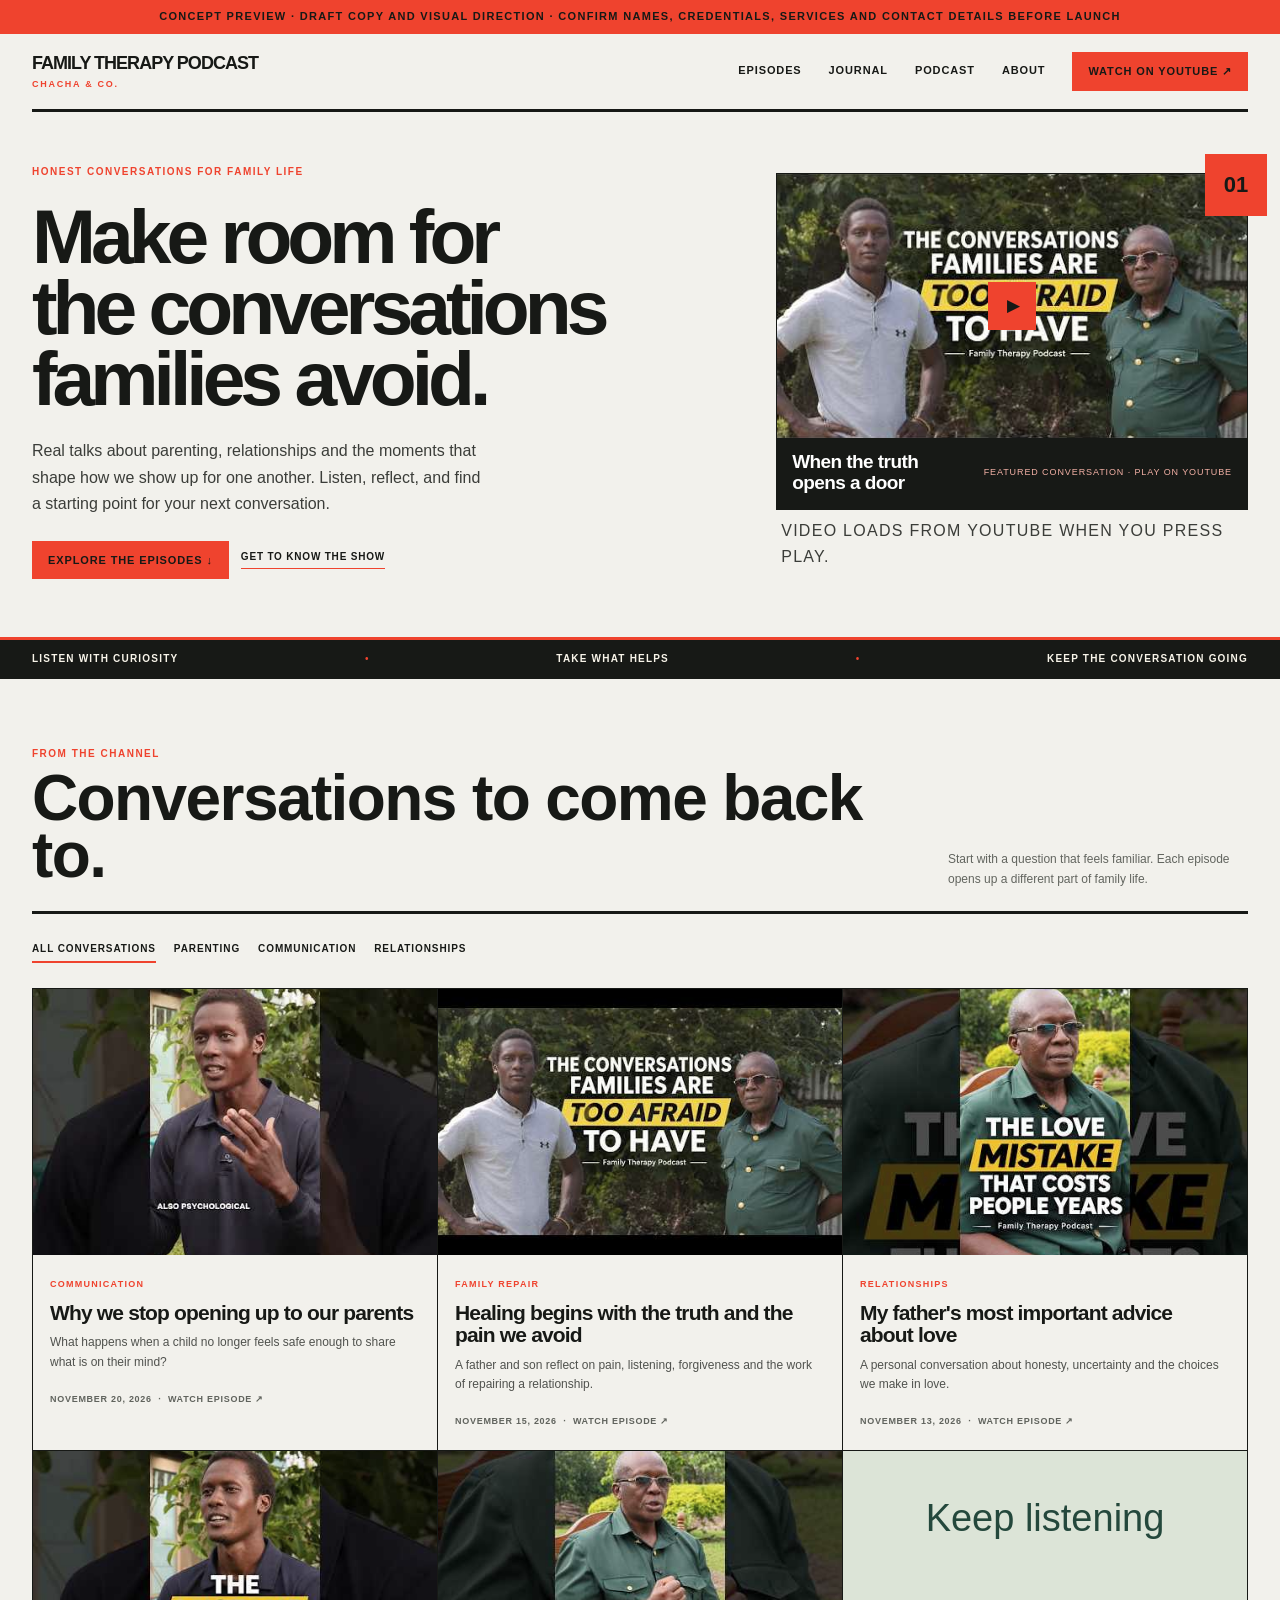
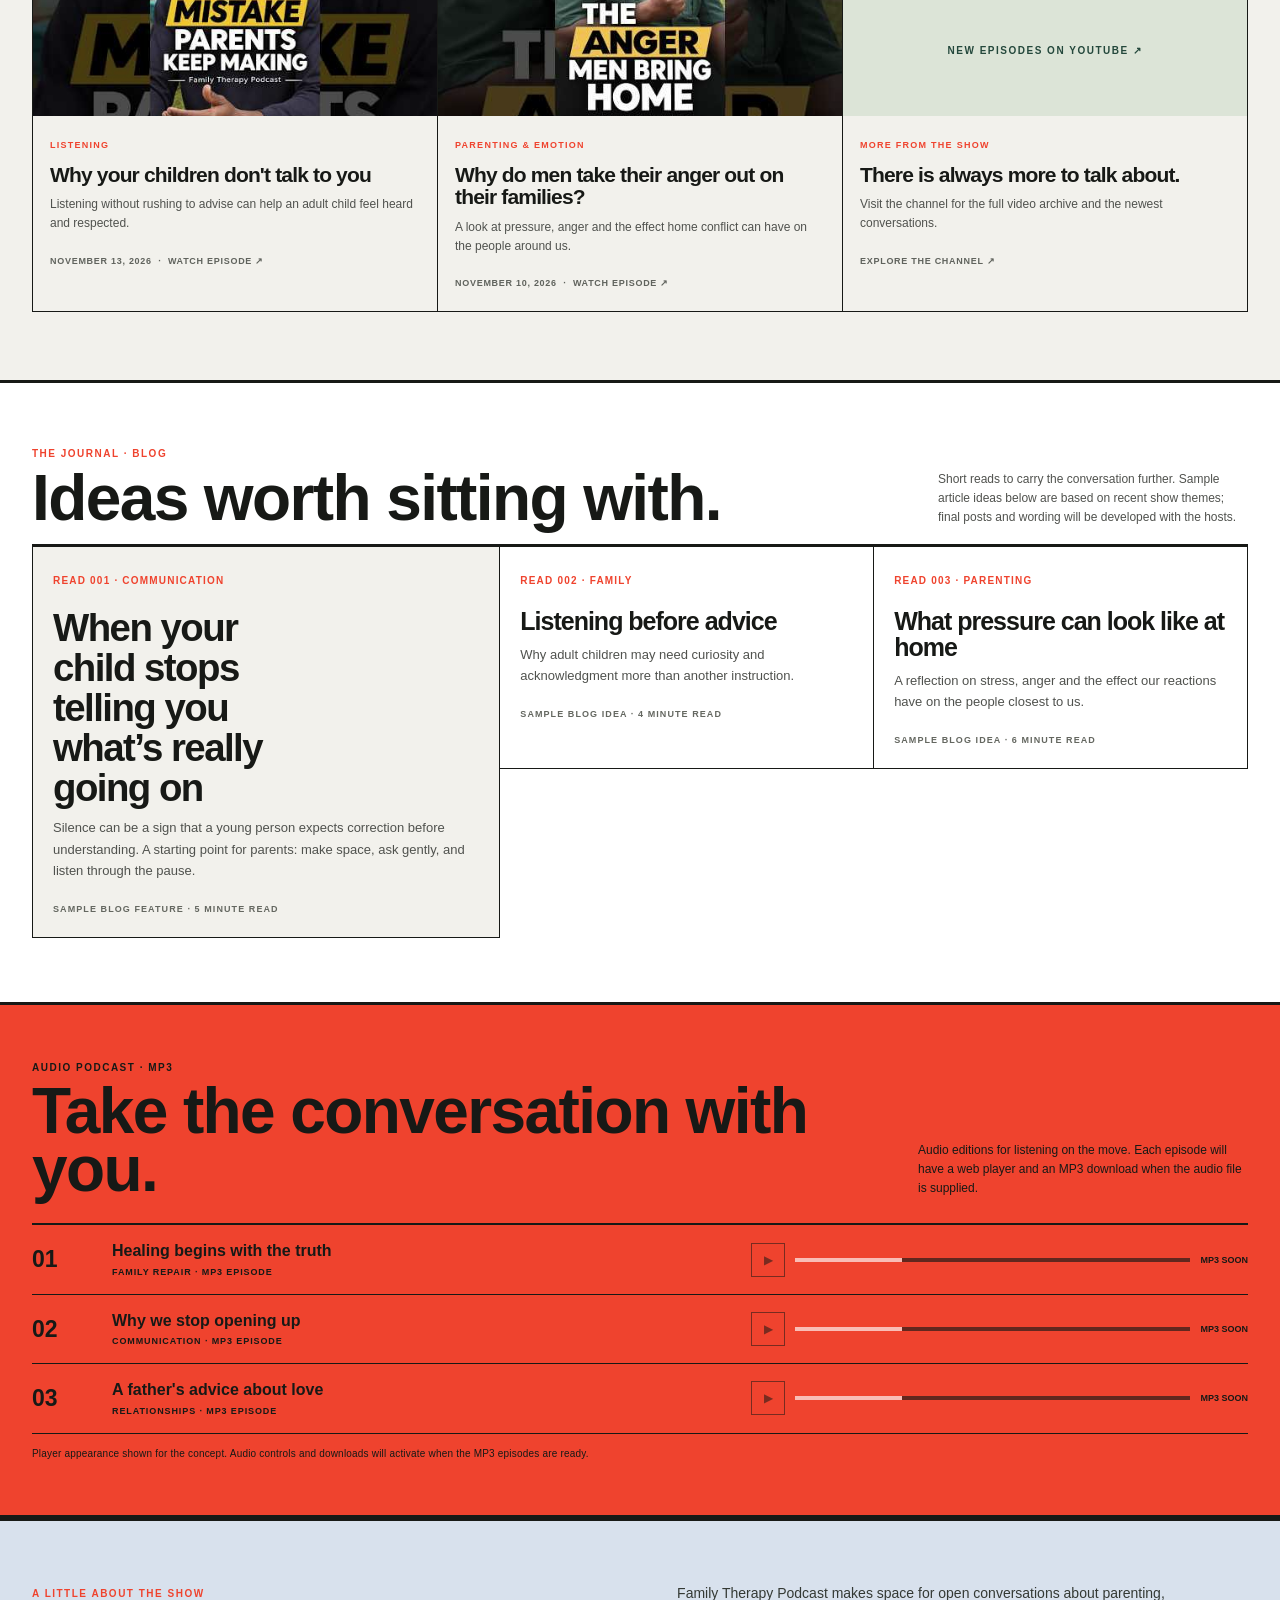
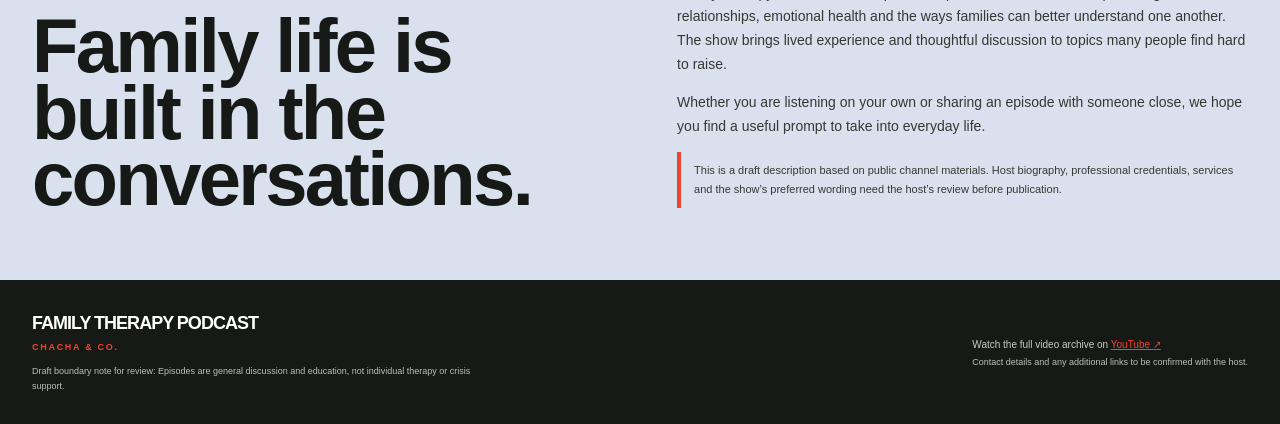
==== commit fdfe6f9d: "Use sentence case for long page headings" ====
--- a/site/index.html
+++ b/site/index.html
@@ -22,6 +22,8 @@
 .journal{background:#fff;border-top:3px solid var(--ink);padding:64px 0}.journal-head{display:flex;justify-content:space-between;align-items:end;gap:25px;border-bottom:3px solid var(--ink);padding-bottom:16px;margin-bottom:0}.journal-head h2{font:900 clamp(40px,5vw,64px)/.9 Impact,'Arial Narrow',Arial,sans-serif;text-transform:uppercase;letter-spacing:-.025em;margin:8px 0 0}.journal-head p{max-width:310px;font:12px/1.6 Arial,sans-serif;color:#50524e;margin:0}.journal-grid{display:grid;grid-template-columns:1.25fr 1fr 1fr;border-left:1px solid var(--ink)}.journal-card{padding:20px 20px 23px;border-right:1px solid var(--ink);border-bottom:1px solid var(--ink)}.journal-card:first-child{grid-row:span 2;background:#f2f1ec}.journal-index{font:800 10px Arial,sans-serif;color:var(--orange);letter-spacing:.12em}.journal-card h3{font:800 25px/1.04 Arial,sans-serif;letter-spacing:-.04em;text-transform:uppercase;margin:18px 0 10px}.journal-card p{font:13px/1.65 Arial,sans-serif;color:#50524e;margin:0}.journal-card:first-child h3{font-size:clamp(30px,3vw,43px);max-width:11ch}.journal-card .journal-meta{display:block;margin-top:22px;font:700 9px Arial,sans-serif;letter-spacing:.12em;color:#646760;text-transform:uppercase}.audio-section{background:#ef432e;padding:56px 0;border-top:3px solid var(--ink);border-bottom:3px solid var(--ink)}.audio-head{display:flex;justify-content:space-between;align-items:end;gap:25px;margin-bottom:25px}.audio-head h2{font:900 clamp(40px,5vw,64px)/.9 Impact,'Arial Narrow',Arial,sans-serif;text-transform:uppercase;letter-spacing:-.025em;margin:8px 0 0}.audio-head p{max-width:330px;font:12px/1.6 Arial,sans-serif;margin:0}.audio-list{border-top:2px solid var(--ink)}.audio-episode{display:grid;grid-template-columns:62px minmax(180px,1fr) minmax(200px,.8fr);gap:18px;align-items:center;padding:17px 0;border-bottom:1px solid #171916}.audio-number{font:900 23px Impact,Arial,sans-serif}.audio-title{font:800 16px/1.15 Arial,sans-serif;text-transform:uppercase}.audio-title small{display:block;margin-top:6px;font:700 9px Arial,sans-serif;letter-spacing:.1em}.audio-preview{display:flex;align-items:center;gap:10px}.audio-preview button{width:34px;height:34px;border:1px solid var(--ink);background:transparent;color:var(--ink);font-size:12px}.audio-track{height:4px;background:#171916;opacity:.65;flex:1;position:relative}.audio-track:before{content:'';display:block;width:27%;height:4px;background:white}.audio-time{font:700 9px Arial,sans-serif;white-space:nowrap}.audio-note{margin:14px 0 0;font:10px Arial,sans-serif;letter-spacing:.02em}.audio-preview button:disabled{opacity:.55;cursor:not-allowed}
 @media(max-width:760px){.journal{padding:50px 0}.journal-head,.audio-head{display:block}.journal-head p,.audio-head p{margin-top:14px}.journal-grid{grid-template-columns:1fr 1fr}.journal-card:first-child{grid-row:auto;grid-column:1/-1}.audio-episode{grid-template-columns:40px minmax(0,1fr);gap:11px}.audio-preview{grid-column:2}.audio-title{font-size:14px}}
 @media(max-width:520px){.journal-grid{grid-template-columns:1fr}.journal-card:first-child{grid-column:auto}.journal-card h3{font-size:22px}.journal-card:first-child h3{font-size:32px}.audio-section{padding:45px 0}.audio-episode{grid-template-columns:30px minmax(0,1fr);gap:10px}.audio-number{font-size:20px}.audio-preview{grid-column:2}.audio-title{font-size:13px}}
+/* Use sentence case for full headings; retain capitals for compact labels only. */
+.section h2,.about h2,.journal-head h2,.audio-head h2,.card h3,.journal-card h3,.audio-title,.feature-meta strong{text-transform:none}
 </style>
 </head>
 <body>
@@ -30,11 +32,11 @@
 <main id="home"><section class="wrap hero"><div><div class="eyebrow">Honest conversations for family life</div><h1>Make room for the conversations families avoid.</h1><p>Real talks about parenting, relationships and the moments that shape how we show up for one another. Listen, reflect, and find a starting point for your next conversation.</p><div class="actions"><a class="button" href="#episodes">Explore the episodes ↓</a><a class="text-link" href="#about">Get to know the show</a></div></div><div class="hero-art"><div class="feature"><button class="video-button" aria-label="Play featured episode: Healing Begins With The Truth And The Pain We Avoid" data-video="1nzvbq_Dom4"><img src="1nzvbq_Dom4.jpg" alt="The podcast hosts in conversation; thumbnail from the featured episode"><span class="play" aria-hidden="true">▶</span></button><div class="feature-meta"><strong>When the truth opens a door</strong><span>FEATURED CONVERSATION · PLAY ON YOUTUBE</span></div></div><p class="micro">Video loads from YouTube when you press play.</p></div></section>
 <div class="band"><div class="wrap band-inner"><span>Listen with curiosity</span><b>•</b><span>Take what helps</span><b>•</b><span>Keep the conversation going</span></div></div>
 <section class="wrap section" id="episodes"><div class="section-head"><div><div class="eyebrow">From the channel</div><h2>Conversations to come back to.</h2></div><p>Start with a question that feels familiar. Each episode opens up a different part of family life.</p></div><div class="filters" id="topics" aria-label="Filter episodes"><button class="filter" aria-pressed="true" data-filter="all">All conversations</button><button class="filter" aria-pressed="false" data-filter="parenting">Parenting</button><button class="filter" aria-pressed="false" data-filter="communication">Communication</button><button class="filter" aria-pressed="false" data-filter="relationships">Relationships</button></div><div class="grid">
-<article class="card" data-topic="communication"><a href="https://www.youtube.com/watch?v=KvAhkGcxdzE" target="_blank" rel="noopener noreferrer"><div class="thumb"><img src="KvAhkGcxdzE.jpg" alt="YouTube thumbnail for Why We Stop Opening Up to Our Parents" loading="lazy"></div><div class="card-body"><span class="tag">Communication</span><h3>Why We Stop Opening Up to Our Parents</h3><p>What happens when a child no longer feels safe enough to share what is on their mind?</p><span class="date">NOVEMBER 20, 2026&nbsp; · &nbsp;WATCH EPISODE ↗</span></div></a></article>
-<article class="card" data-topic="relationships"><a href="https://www.youtube.com/watch?v=1nzvbq_Dom4" target="_blank" rel="noopener noreferrer"><div class="thumb"><img src="1nzvbq_Dom4.jpg" alt="The father and son hosts featured in the episode thumbnail" loading="lazy"></div><div class="card-body"><span class="tag">Family repair</span><h3>Healing Begins With the Truth and the Pain We Avoid</h3><p>A father and son reflect on pain, listening, forgiveness and the work of repairing a relationship.</p><span class="date">NOVEMBER 15, 2026&nbsp; · &nbsp;WATCH EPISODE ↗</span></div></a></article>
-<article class="card" data-topic="relationships"><a href="https://www.youtube.com/watch?v=EXCW4mBaNsA" target="_blank" rel="noopener noreferrer"><div class="thumb"><img src="EXCW4mBaNsA.jpg" alt="YouTube thumbnail for My Father's Most Important Advice About Love" loading="lazy"></div><div class="card-body"><span class="tag">Relationships</span><h3>My Father's Most Important Advice About Love</h3><p>A personal conversation about honesty, uncertainty and the choices we make in love.</p><span class="date">NOVEMBER 13, 2026&nbsp; · &nbsp;WATCH EPISODE ↗</span></div></a></article>
-<article class="card" data-topic="communication"><a href="https://www.youtube.com/watch?v=1fAFNS9w8Jo" target="_blank" rel="noopener noreferrer"><div class="thumb"><img src="1fAFNS9w8Jo.jpg" alt="YouTube thumbnail for Why Your Children Don't Talk to You" loading="lazy"></div><div class="card-body"><span class="tag">Listening</span><h3>Why Your Children Don't Talk to You</h3><p>Listening without rushing to advise can help an adult child feel heard and respected.</p><span class="date">NOVEMBER 13, 2026&nbsp; · &nbsp;WATCH EPISODE ↗</span></div></a></article>
-<article class="card" data-topic="parenting"><a href="https://www.youtube.com/watch?v=WA43rGoN9E0" target="_blank" rel="noopener noreferrer"><div class="thumb"><img src="WA43rGoN9E0.jpg" alt="YouTube thumbnail for Why Do Men Take Their Anger Out on Their Families" loading="lazy"></div><div class="card-body"><span class="tag">Parenting &amp; emotion</span><h3>Why Do Men Take Their Anger Out on Their Families?</h3><p>A look at pressure, anger and the effect home conflict can have on the people around us.</p><span class="date">NOVEMBER 10, 2026&nbsp; · &nbsp;WATCH EPISODE ↗</span></div></a></article>
+<article class="card" data-topic="communication"><a href="https://www.youtube.com/watch?v=KvAhkGcxdzE" target="_blank" rel="noopener noreferrer"><div class="thumb"><img src="KvAhkGcxdzE.jpg" alt="YouTube thumbnail for Why We Stop Opening Up to Our Parents" loading="lazy"></div><div class="card-body"><span class="tag">Communication</span><h3>Why we stop opening up to our parents</h3><p>What happens when a child no longer feels safe enough to share what is on their mind?</p><span class="date">NOVEMBER 20, 2026&nbsp; · &nbsp;WATCH EPISODE ↗</span></div></a></article>
+<article class="card" data-topic="relationships"><a href="https://www.youtube.com/watch?v=1nzvbq_Dom4" target="_blank" rel="noopener noreferrer"><div class="thumb"><img src="1nzvbq_Dom4.jpg" alt="The father and son hosts featured in the episode thumbnail" loading="lazy"></div><div class="card-body"><span class="tag">Family repair</span><h3>Healing begins with the truth and the pain we avoid</h3><p>A father and son reflect on pain, listening, forgiveness and the work of repairing a relationship.</p><span class="date">NOVEMBER 15, 2026&nbsp; · &nbsp;WATCH EPISODE ↗</span></div></a></article>
+<article class="card" data-topic="relationships"><a href="https://www.youtube.com/watch?v=EXCW4mBaNsA" target="_blank" rel="noopener noreferrer"><div class="thumb"><img src="EXCW4mBaNsA.jpg" alt="YouTube thumbnail for My Father's Most Important Advice About Love" loading="lazy"></div><div class="card-body"><span class="tag">Relationships</span><h3>My father's most important advice about love</h3><p>A personal conversation about honesty, uncertainty and the choices we make in love.</p><span class="date">NOVEMBER 13, 2026&nbsp; · &nbsp;WATCH EPISODE ↗</span></div></a></article>
+<article class="card" data-topic="communication"><a href="https://www.youtube.com/watch?v=1fAFNS9w8Jo" target="_blank" rel="noopener noreferrer"><div class="thumb"><img src="1fAFNS9w8Jo.jpg" alt="YouTube thumbnail for Why Your Children Don't Talk to You" loading="lazy"></div><div class="card-body"><span class="tag">Listening</span><h3>Why your children don't talk to you</h3><p>Listening without rushing to advise can help an adult child feel heard and respected.</p><span class="date">NOVEMBER 13, 2026&nbsp; · &nbsp;WATCH EPISODE ↗</span></div></a></article>
+<article class="card" data-topic="parenting"><a href="https://www.youtube.com/watch?v=WA43rGoN9E0" target="_blank" rel="noopener noreferrer"><div class="thumb"><img src="WA43rGoN9E0.jpg" alt="YouTube thumbnail for Why Do Men Take Their Anger Out on Their Families" loading="lazy"></div><div class="card-body"><span class="tag">Parenting &amp; emotion</span><h3>Why do men take their anger out on their families?</h3><p>A look at pressure, anger and the effect home conflict can have on the people around us.</p><span class="date">NOVEMBER 10, 2026&nbsp; · &nbsp;WATCH EPISODE ↗</span></div></a></article>
 <article class="card" data-topic="communication"><a href="https://www.youtube.com/@familytherapypodcast/videos" target="_blank" rel="noopener noreferrer"><div class="thumb" style="display:grid;place-items:center;background:#dce4d7;color:#24483c;font:500 38px var(--serif)">Keep listening<span style="font:700 10px var(--sans);letter-spacing:.15em;display:block">NEW EPISODES ON YOUTUBE ↗</span></div><div class="card-body"><span class="tag">More from the show</span><h3>There is always more to talk about.</h3><p>Visit the channel for the full video archive and the newest conversations.</p><span class="date">EXPLORE THE CHANNEL ↗</span></div></a></article>
 </div></section>
 <section class="journal" id="journal"><div class="wrap"><div class="journal-head"><div><div class="eyebrow">The journal · Blog</div><h2>Ideas worth sitting with.</h2></div><p>Short reads to carry the conversation further. Sample article ideas below are based on recent show themes; final posts and wording will be developed with the hosts.</p></div><div class="journal-grid"><article class="journal-card"><span class="journal-index">READ 001 · COMMUNICATION</span><h3>When your child stops telling you what’s really going on</h3><p>Silence can be a sign that a young person expects correction before understanding. A starting point for parents: make space, ask gently, and listen through the pause.</p><span class="journal-meta">Sample blog feature · 5 minute read</span></article><article class="journal-card"><span class="journal-index">READ 002 · FAMILY</span><h3>Listening before advice</h3><p>Why adult children may need curiosity and acknowledgment more than another instruction.</p><span class="journal-meta">Sample blog idea · 4 minute read</span></article><article class="journal-card"><span class="journal-index">READ 003 · PARENTING</span><h3>What pressure can look like at home</h3><p>A reflection on stress, anger and the effect our reactions have on the people closest to us.</p><span class="journal-meta">Sample blog idea · 6 minute read</span></article></div></div></section>
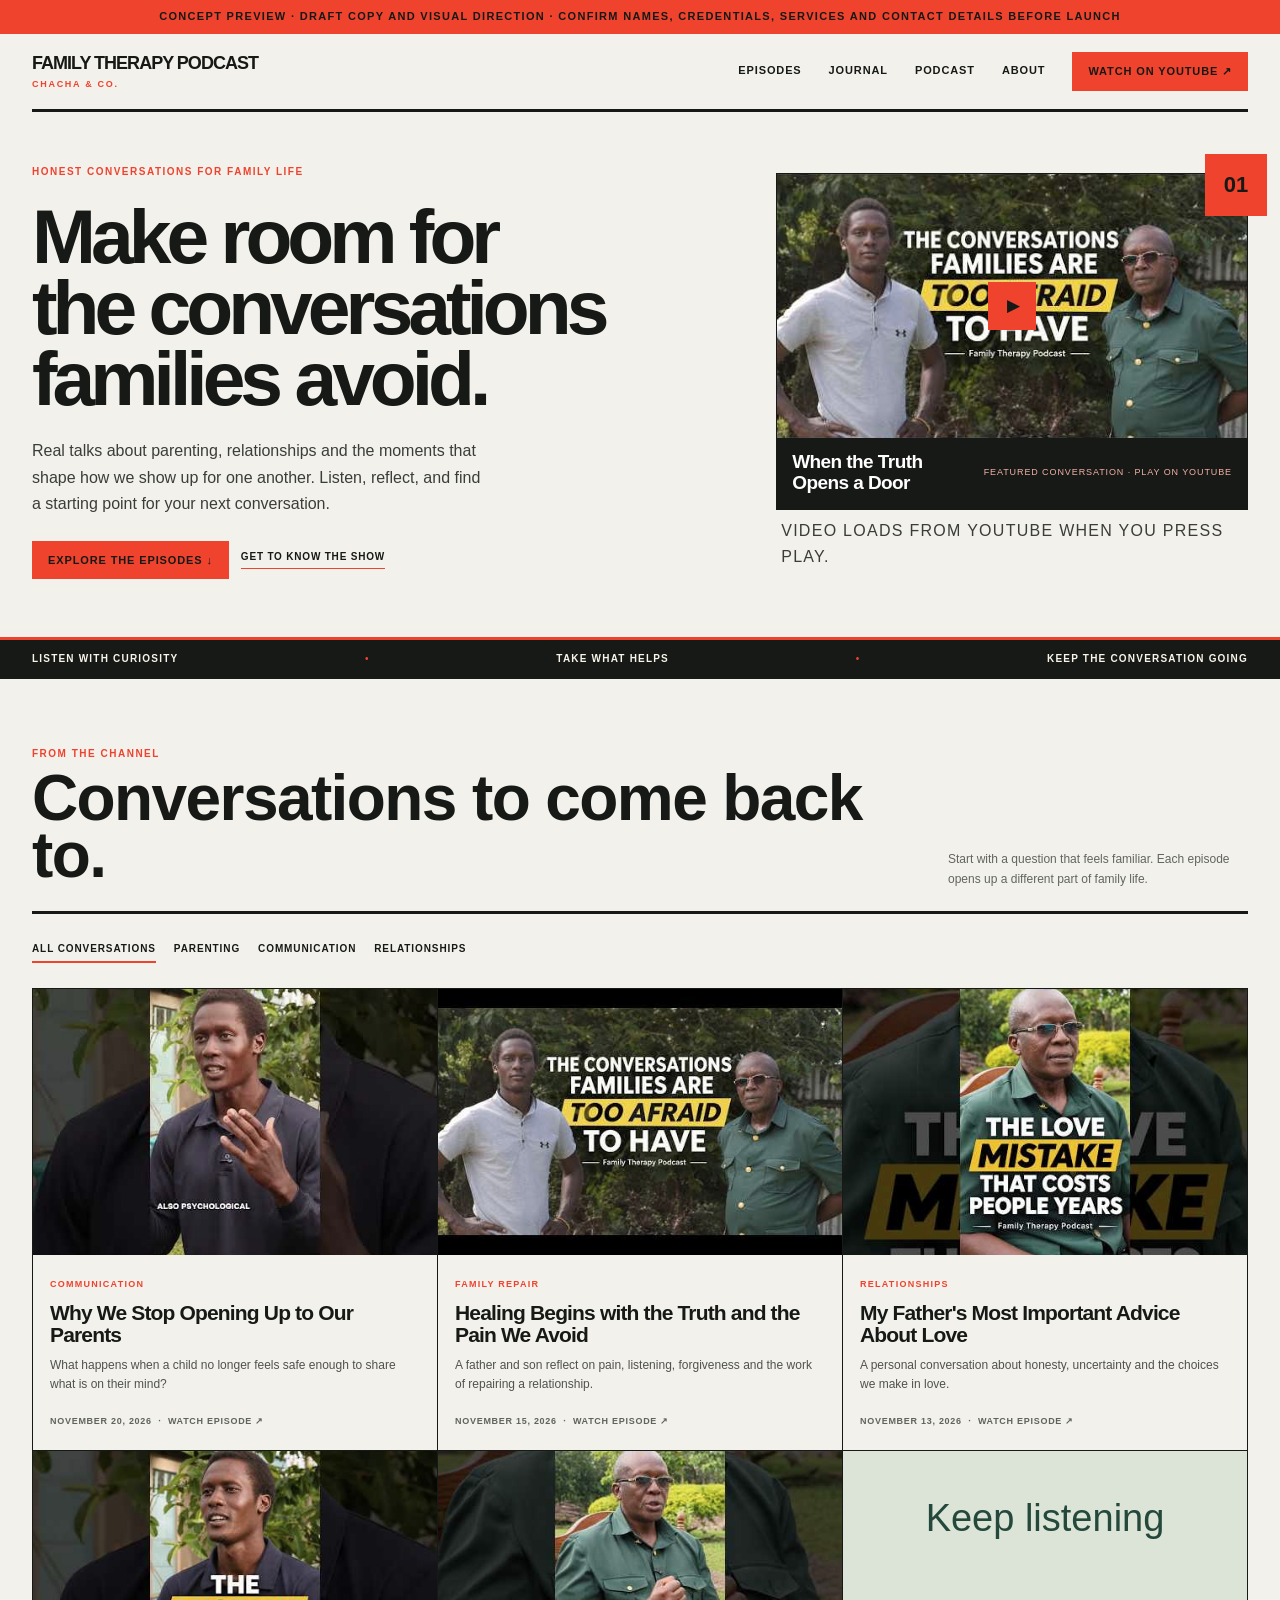
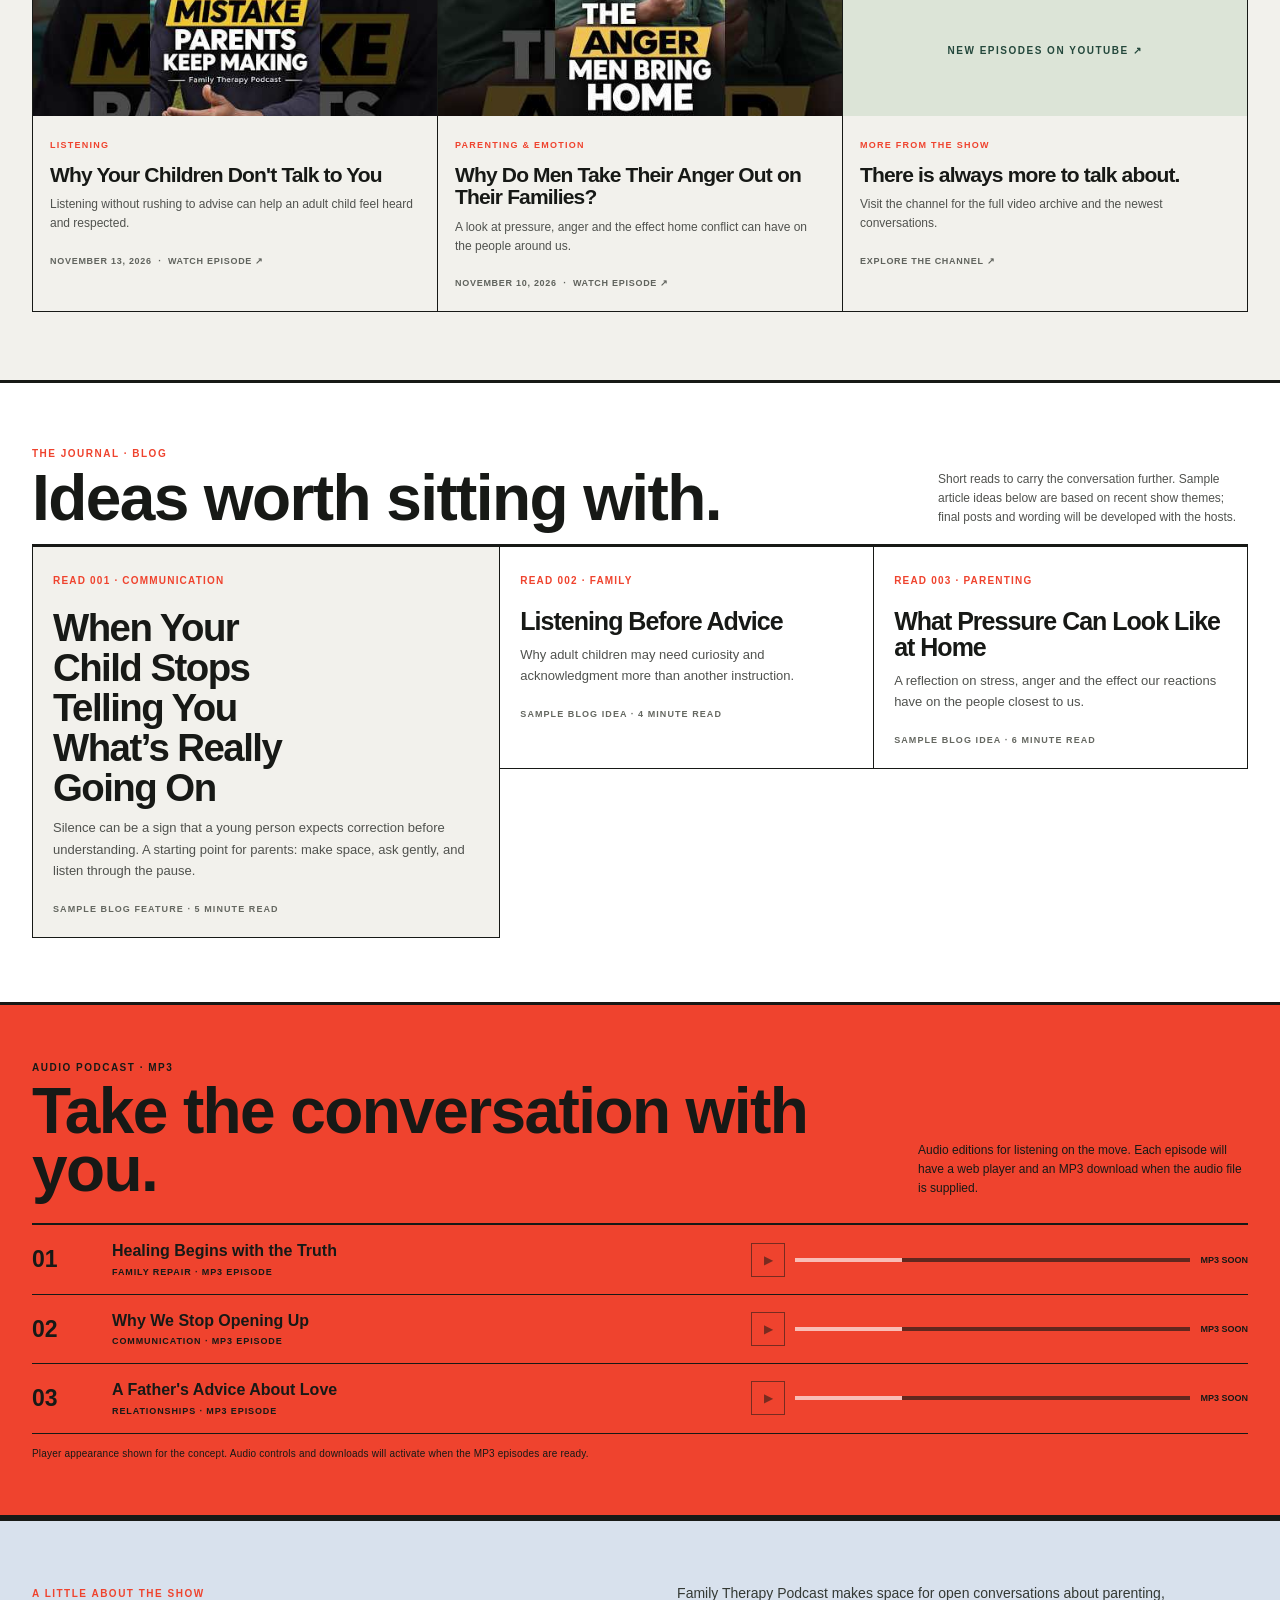
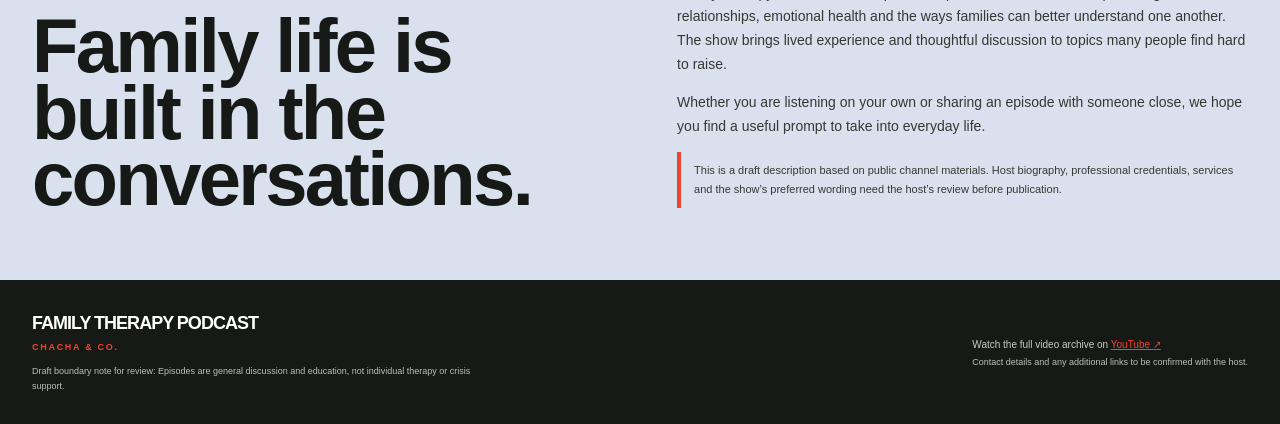
==== commit 69796ef5: "Use title case for episode and article titles" ====
--- a/site/index.html
+++ b/site/index.html
@@ -29,18 +29,18 @@
 <body>
 <div class="preview">Concept preview · Draft copy and visual direction · Confirm names, credentials, services and contact details before launch</div>
 <header class="wrap"><nav class="nav" aria-label="Main navigation"><a class="brand" href="#home">Family Therapy Podcast<small>CHACHA &amp; CO.</small></a><button class="menu" aria-expanded="false" aria-controls="navlinks" aria-label="Open navigation">MENU</button><div class="links" id="navlinks"><a href="#episodes">Episodes</a><a href="#journal">Journal</a><a href="#podcast">Podcast</a><a href="#about">About</a><a class="nav-cta" href="https://www.youtube.com/@familytherapypodcast/videos" target="_blank" rel="noopener noreferrer">Watch on YouTube ↗</a></div></nav></header>
-<main id="home"><section class="wrap hero"><div><div class="eyebrow">Honest conversations for family life</div><h1>Make room for the conversations families avoid.</h1><p>Real talks about parenting, relationships and the moments that shape how we show up for one another. Listen, reflect, and find a starting point for your next conversation.</p><div class="actions"><a class="button" href="#episodes">Explore the episodes ↓</a><a class="text-link" href="#about">Get to know the show</a></div></div><div class="hero-art"><div class="feature"><button class="video-button" aria-label="Play featured episode: Healing Begins With The Truth And The Pain We Avoid" data-video="1nzvbq_Dom4"><img src="1nzvbq_Dom4.jpg" alt="The podcast hosts in conversation; thumbnail from the featured episode"><span class="play" aria-hidden="true">▶</span></button><div class="feature-meta"><strong>When the truth opens a door</strong><span>FEATURED CONVERSATION · PLAY ON YOUTUBE</span></div></div><p class="micro">Video loads from YouTube when you press play.</p></div></section>
+<main id="home"><section class="wrap hero"><div><div class="eyebrow">Honest conversations for family life</div><h1>Make room for the conversations families avoid.</h1><p>Real talks about parenting, relationships and the moments that shape how we show up for one another. Listen, reflect, and find a starting point for your next conversation.</p><div class="actions"><a class="button" href="#episodes">Explore the episodes ↓</a><a class="text-link" href="#about">Get to know the show</a></div></div><div class="hero-art"><div class="feature"><button class="video-button" aria-label="Play featured episode: Healing Begins With The Truth And The Pain We Avoid" data-video="1nzvbq_Dom4"><img src="1nzvbq_Dom4.jpg" alt="The podcast hosts in conversation; thumbnail from the featured episode"><span class="play" aria-hidden="true">▶</span></button><div class="feature-meta"><strong>When the Truth Opens a Door</strong><span>FEATURED CONVERSATION · PLAY ON YOUTUBE</span></div></div><p class="micro">Video loads from YouTube when you press play.</p></div></section>
 <div class="band"><div class="wrap band-inner"><span>Listen with curiosity</span><b>•</b><span>Take what helps</span><b>•</b><span>Keep the conversation going</span></div></div>
 <section class="wrap section" id="episodes"><div class="section-head"><div><div class="eyebrow">From the channel</div><h2>Conversations to come back to.</h2></div><p>Start with a question that feels familiar. Each episode opens up a different part of family life.</p></div><div class="filters" id="topics" aria-label="Filter episodes"><button class="filter" aria-pressed="true" data-filter="all">All conversations</button><button class="filter" aria-pressed="false" data-filter="parenting">Parenting</button><button class="filter" aria-pressed="false" data-filter="communication">Communication</button><button class="filter" aria-pressed="false" data-filter="relationships">Relationships</button></div><div class="grid">
-<article class="card" data-topic="communication"><a href="https://www.youtube.com/watch?v=KvAhkGcxdzE" target="_blank" rel="noopener noreferrer"><div class="thumb"><img src="KvAhkGcxdzE.jpg" alt="YouTube thumbnail for Why We Stop Opening Up to Our Parents" loading="lazy"></div><div class="card-body"><span class="tag">Communication</span><h3>Why we stop opening up to our parents</h3><p>What happens when a child no longer feels safe enough to share what is on their mind?</p><span class="date">NOVEMBER 20, 2026&nbsp; · &nbsp;WATCH EPISODE ↗</span></div></a></article>
-<article class="card" data-topic="relationships"><a href="https://www.youtube.com/watch?v=1nzvbq_Dom4" target="_blank" rel="noopener noreferrer"><div class="thumb"><img src="1nzvbq_Dom4.jpg" alt="The father and son hosts featured in the episode thumbnail" loading="lazy"></div><div class="card-body"><span class="tag">Family repair</span><h3>Healing begins with the truth and the pain we avoid</h3><p>A father and son reflect on pain, listening, forgiveness and the work of repairing a relationship.</p><span class="date">NOVEMBER 15, 2026&nbsp; · &nbsp;WATCH EPISODE ↗</span></div></a></article>
-<article class="card" data-topic="relationships"><a href="https://www.youtube.com/watch?v=EXCW4mBaNsA" target="_blank" rel="noopener noreferrer"><div class="thumb"><img src="EXCW4mBaNsA.jpg" alt="YouTube thumbnail for My Father's Most Important Advice About Love" loading="lazy"></div><div class="card-body"><span class="tag">Relationships</span><h3>My father's most important advice about love</h3><p>A personal conversation about honesty, uncertainty and the choices we make in love.</p><span class="date">NOVEMBER 13, 2026&nbsp; · &nbsp;WATCH EPISODE ↗</span></div></a></article>
-<article class="card" data-topic="communication"><a href="https://www.youtube.com/watch?v=1fAFNS9w8Jo" target="_blank" rel="noopener noreferrer"><div class="thumb"><img src="1fAFNS9w8Jo.jpg" alt="YouTube thumbnail for Why Your Children Don't Talk to You" loading="lazy"></div><div class="card-body"><span class="tag">Listening</span><h3>Why your children don't talk to you</h3><p>Listening without rushing to advise can help an adult child feel heard and respected.</p><span class="date">NOVEMBER 13, 2026&nbsp; · &nbsp;WATCH EPISODE ↗</span></div></a></article>
-<article class="card" data-topic="parenting"><a href="https://www.youtube.com/watch?v=WA43rGoN9E0" target="_blank" rel="noopener noreferrer"><div class="thumb"><img src="WA43rGoN9E0.jpg" alt="YouTube thumbnail for Why Do Men Take Their Anger Out on Their Families" loading="lazy"></div><div class="card-body"><span class="tag">Parenting &amp; emotion</span><h3>Why do men take their anger out on their families?</h3><p>A look at pressure, anger and the effect home conflict can have on the people around us.</p><span class="date">NOVEMBER 10, 2026&nbsp; · &nbsp;WATCH EPISODE ↗</span></div></a></article>
+<article class="card" data-topic="communication"><a href="https://www.youtube.com/watch?v=KvAhkGcxdzE" target="_blank" rel="noopener noreferrer"><div class="thumb"><img src="KvAhkGcxdzE.jpg" alt="YouTube thumbnail for Why We Stop Opening Up to Our Parents" loading="lazy"></div><div class="card-body"><span class="tag">Communication</span><h3>Why We Stop Opening Up to Our Parents</h3><p>What happens when a child no longer feels safe enough to share what is on their mind?</p><span class="date">NOVEMBER 20, 2026&nbsp; · &nbsp;WATCH EPISODE ↗</span></div></a></article>
+<article class="card" data-topic="relationships"><a href="https://www.youtube.com/watch?v=1nzvbq_Dom4" target="_blank" rel="noopener noreferrer"><div class="thumb"><img src="1nzvbq_Dom4.jpg" alt="The father and son hosts featured in the episode thumbnail" loading="lazy"></div><div class="card-body"><span class="tag">Family repair</span><h3>Healing Begins with the Truth and the Pain We Avoid</h3><p>A father and son reflect on pain, listening, forgiveness and the work of repairing a relationship.</p><span class="date">NOVEMBER 15, 2026&nbsp; · &nbsp;WATCH EPISODE ↗</span></div></a></article>
+<article class="card" data-topic="relationships"><a href="https://www.youtube.com/watch?v=EXCW4mBaNsA" target="_blank" rel="noopener noreferrer"><div class="thumb"><img src="EXCW4mBaNsA.jpg" alt="YouTube thumbnail for My Father's Most Important Advice About Love" loading="lazy"></div><div class="card-body"><span class="tag">Relationships</span><h3>My Father's Most Important Advice About Love</h3><p>A personal conversation about honesty, uncertainty and the choices we make in love.</p><span class="date">NOVEMBER 13, 2026&nbsp; · &nbsp;WATCH EPISODE ↗</span></div></a></article>
+<article class="card" data-topic="communication"><a href="https://www.youtube.com/watch?v=1fAFNS9w8Jo" target="_blank" rel="noopener noreferrer"><div class="thumb"><img src="1fAFNS9w8Jo.jpg" alt="YouTube thumbnail for Why Your Children Don't Talk to You" loading="lazy"></div><div class="card-body"><span class="tag">Listening</span><h3>Why Your Children Don't Talk to You</h3><p>Listening without rushing to advise can help an adult child feel heard and respected.</p><span class="date">NOVEMBER 13, 2026&nbsp; · &nbsp;WATCH EPISODE ↗</span></div></a></article>
+<article class="card" data-topic="parenting"><a href="https://www.youtube.com/watch?v=WA43rGoN9E0" target="_blank" rel="noopener noreferrer"><div class="thumb"><img src="WA43rGoN9E0.jpg" alt="YouTube thumbnail for Why Do Men Take Their Anger Out on Their Families" loading="lazy"></div><div class="card-body"><span class="tag">Parenting &amp; emotion</span><h3>Why Do Men Take Their Anger Out on Their Families?</h3><p>A look at pressure, anger and the effect home conflict can have on the people around us.</p><span class="date">NOVEMBER 10, 2026&nbsp; · &nbsp;WATCH EPISODE ↗</span></div></a></article>
 <article class="card" data-topic="communication"><a href="https://www.youtube.com/@familytherapypodcast/videos" target="_blank" rel="noopener noreferrer"><div class="thumb" style="display:grid;place-items:center;background:#dce4d7;color:#24483c;font:500 38px var(--serif)">Keep listening<span style="font:700 10px var(--sans);letter-spacing:.15em;display:block">NEW EPISODES ON YOUTUBE ↗</span></div><div class="card-body"><span class="tag">More from the show</span><h3>There is always more to talk about.</h3><p>Visit the channel for the full video archive and the newest conversations.</p><span class="date">EXPLORE THE CHANNEL ↗</span></div></a></article>
 </div></section>
-<section class="journal" id="journal"><div class="wrap"><div class="journal-head"><div><div class="eyebrow">The journal · Blog</div><h2>Ideas worth sitting with.</h2></div><p>Short reads to carry the conversation further. Sample article ideas below are based on recent show themes; final posts and wording will be developed with the hosts.</p></div><div class="journal-grid"><article class="journal-card"><span class="journal-index">READ 001 · COMMUNICATION</span><h3>When your child stops telling you what’s really going on</h3><p>Silence can be a sign that a young person expects correction before understanding. A starting point for parents: make space, ask gently, and listen through the pause.</p><span class="journal-meta">Sample blog feature · 5 minute read</span></article><article class="journal-card"><span class="journal-index">READ 002 · FAMILY</span><h3>Listening before advice</h3><p>Why adult children may need curiosity and acknowledgment more than another instruction.</p><span class="journal-meta">Sample blog idea · 4 minute read</span></article><article class="journal-card"><span class="journal-index">READ 003 · PARENTING</span><h3>What pressure can look like at home</h3><p>A reflection on stress, anger and the effect our reactions have on the people closest to us.</p><span class="journal-meta">Sample blog idea · 6 minute read</span></article></div></div></section>
-<section class="audio-section" id="podcast"><div class="wrap"><div class="audio-head"><div><div class="eyebrow" style="color:#171916">Audio podcast · MP3</div><h2>Take the conversation with you.</h2></div><p>Audio editions for listening on the move. Each episode will have a web player and an MP3 download when the audio file is supplied.</p></div><div class="audio-list"><article class="audio-episode"><span class="audio-number">01</span><div class="audio-title">Healing begins with the truth<small>FAMILY REPAIR · MP3 EPISODE</small></div><div class="audio-preview"><button disabled aria-label="Audio preview unavailable">▶</button><span class="audio-track" aria-hidden="true"></span><span class="audio-time">MP3 SOON</span></div></article><article class="audio-episode"><span class="audio-number">02</span><div class="audio-title">Why we stop opening up<small>COMMUNICATION · MP3 EPISODE</small></div><div class="audio-preview"><button disabled aria-label="Audio preview unavailable">▶</button><span class="audio-track" aria-hidden="true"></span><span class="audio-time">MP3 SOON</span></div></article><article class="audio-episode"><span class="audio-number">03</span><div class="audio-title">A father's advice about love<small>RELATIONSHIPS · MP3 EPISODE</small></div><div class="audio-preview"><button disabled aria-label="Audio preview unavailable">▶</button><span class="audio-track" aria-hidden="true"></span><span class="audio-time">MP3 SOON</span></div></article></div><p class="audio-note">Player appearance shown for the concept. Audio controls and downloads will activate when the MP3 episodes are ready.</p></div></section>
+<section class="journal" id="journal"><div class="wrap"><div class="journal-head"><div><div class="eyebrow">The journal · Blog</div><h2>Ideas worth sitting with.</h2></div><p>Short reads to carry the conversation further. Sample article ideas below are based on recent show themes; final posts and wording will be developed with the hosts.</p></div><div class="journal-grid"><article class="journal-card"><span class="journal-index">READ 001 · COMMUNICATION</span><h3>When Your Child Stops Telling You What’s Really Going On</h3><p>Silence can be a sign that a young person expects correction before understanding. A starting point for parents: make space, ask gently, and listen through the pause.</p><span class="journal-meta">Sample blog feature · 5 minute read</span></article><article class="journal-card"><span class="journal-index">READ 002 · FAMILY</span><h3>Listening Before Advice</h3><p>Why adult children may need curiosity and acknowledgment more than another instruction.</p><span class="journal-meta">Sample blog idea · 4 minute read</span></article><article class="journal-card"><span class="journal-index">READ 003 · PARENTING</span><h3>What Pressure Can Look Like at Home</h3><p>A reflection on stress, anger and the effect our reactions have on the people closest to us.</p><span class="journal-meta">Sample blog idea · 6 minute read</span></article></div></div></section>
+<section class="audio-section" id="podcast"><div class="wrap"><div class="audio-head"><div><div class="eyebrow" style="color:#171916">Audio podcast · MP3</div><h2>Take the conversation with you.</h2></div><p>Audio editions for listening on the move. Each episode will have a web player and an MP3 download when the audio file is supplied.</p></div><div class="audio-list"><article class="audio-episode"><span class="audio-number">01</span><div class="audio-title">Healing Begins with the Truth<small>FAMILY REPAIR · MP3 EPISODE</small></div><div class="audio-preview"><button disabled aria-label="Audio preview unavailable">▶</button><span class="audio-track" aria-hidden="true"></span><span class="audio-time">MP3 SOON</span></div></article><article class="audio-episode"><span class="audio-number">02</span><div class="audio-title">Why We Stop Opening Up<small>COMMUNICATION · MP3 EPISODE</small></div><div class="audio-preview"><button disabled aria-label="Audio preview unavailable">▶</button><span class="audio-track" aria-hidden="true"></span><span class="audio-time">MP3 SOON</span></div></article><article class="audio-episode"><span class="audio-number">03</span><div class="audio-title">A Father's Advice About Love<small>RELATIONSHIPS · MP3 EPISODE</small></div><div class="audio-preview"><button disabled aria-label="Audio preview unavailable">▶</button><span class="audio-track" aria-hidden="true"></span><span class="audio-time">MP3 SOON</span></div></article></div><p class="audio-note">Player appearance shown for the concept. Audio controls and downloads will activate when the MP3 episodes are ready.</p></div></section>
 <section class="about" id="about"><div class="wrap about-grid"><div><div class="eyebrow">A little about the show</div><h2>Family life is built in the conversations.</h2></div><div class="about-copy"><p>Family Therapy Podcast makes space for open conversations about parenting, relationships, emotional health and the ways families can better understand one another. The show brings lived experience and thoughtful discussion to topics many people find hard to raise.</p><p>Whether you are listening on your own or sharing an episode with someone close, we hope you find a useful prompt to take into everyday life.</p><p class="note">This is a draft description based on public channel materials. Host biography, professional credentials, services and the show’s preferred wording need the host’s review before publication.</p></div></div></section></main>
 <footer class="footer"><div class="wrap footer-row"><div><a class="brand" href="#home">Family Therapy Podcast<small>CHACHA &amp; CO.</small></a><p class="tiny">Draft boundary note for review: Episodes are general discussion and education, not individual therapy or crisis support.</p></div><p>Watch the full video archive on <a href="https://www.youtube.com/@familytherapypodcast/videos" target="_blank" rel="noopener noreferrer">YouTube ↗</a><br><span class="tiny">Contact details and any additional links to be confirmed with the host.</span></p></div></footer>
 <script>
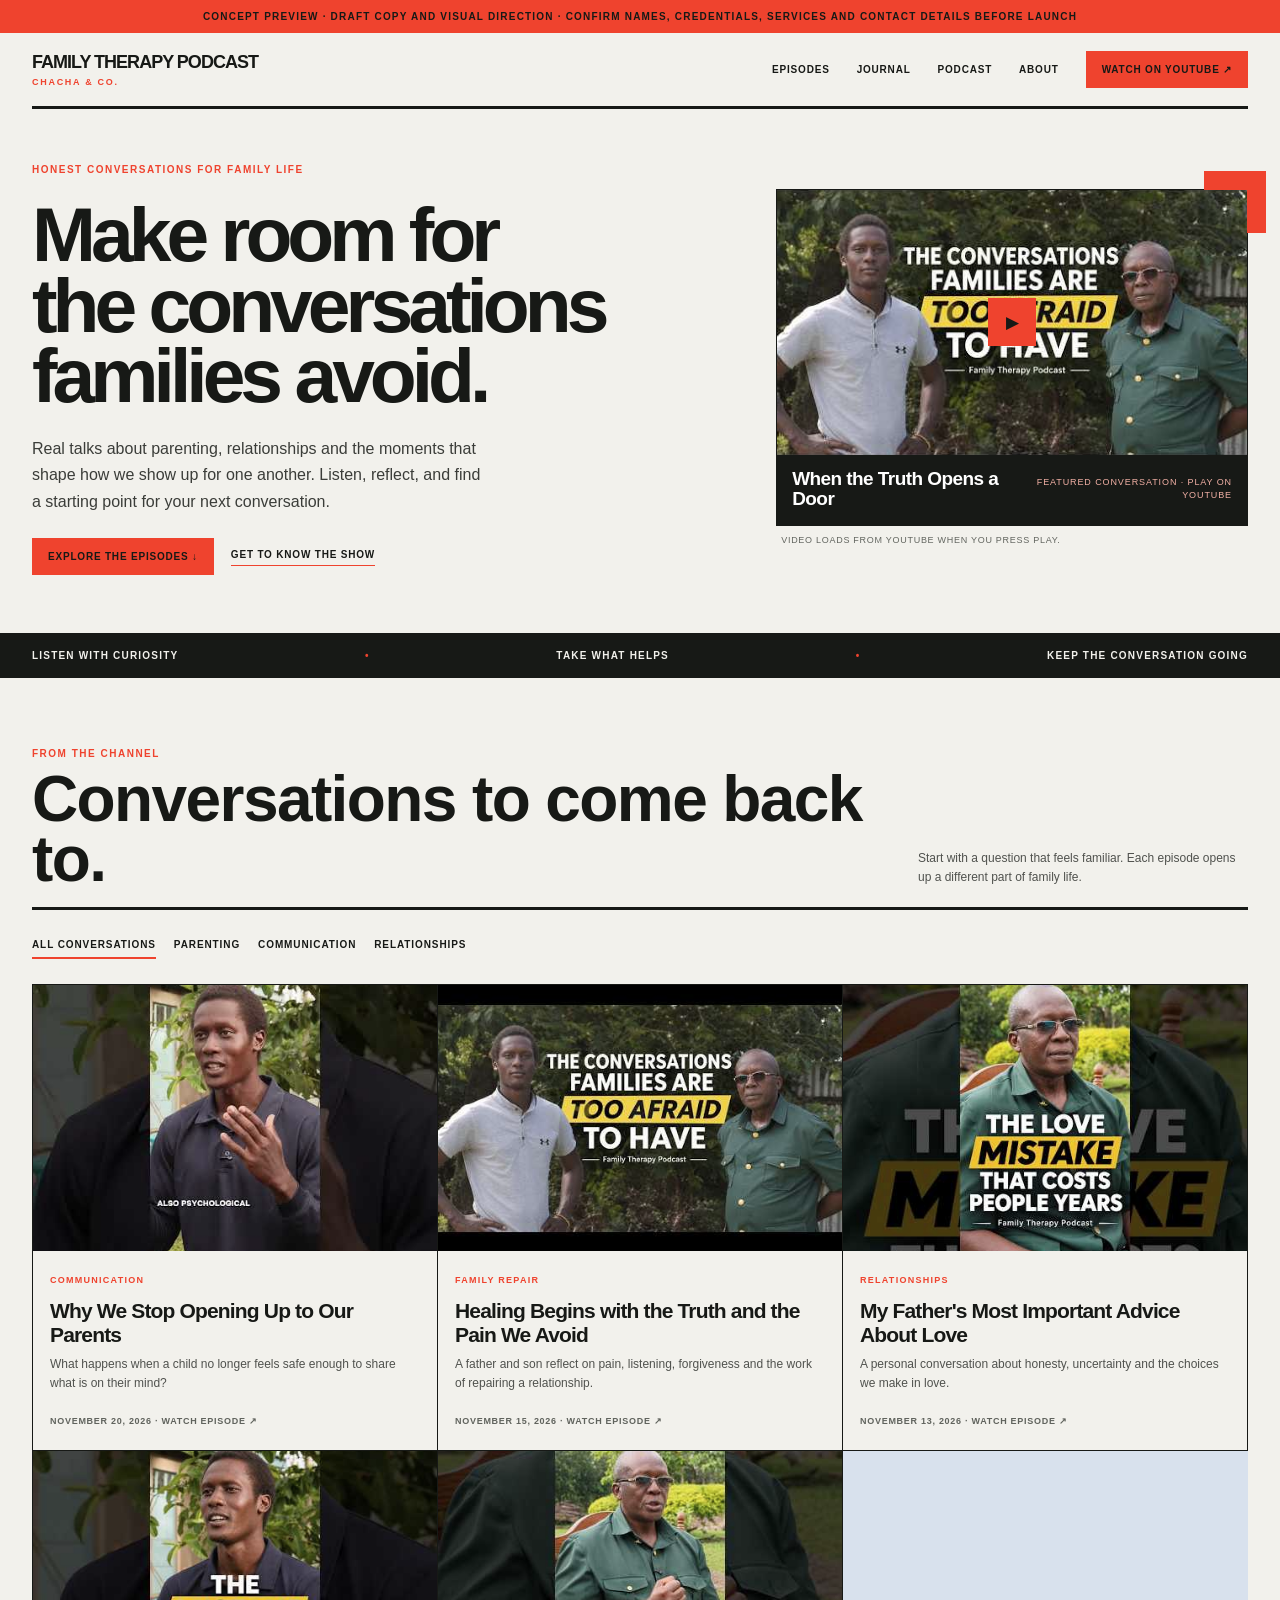
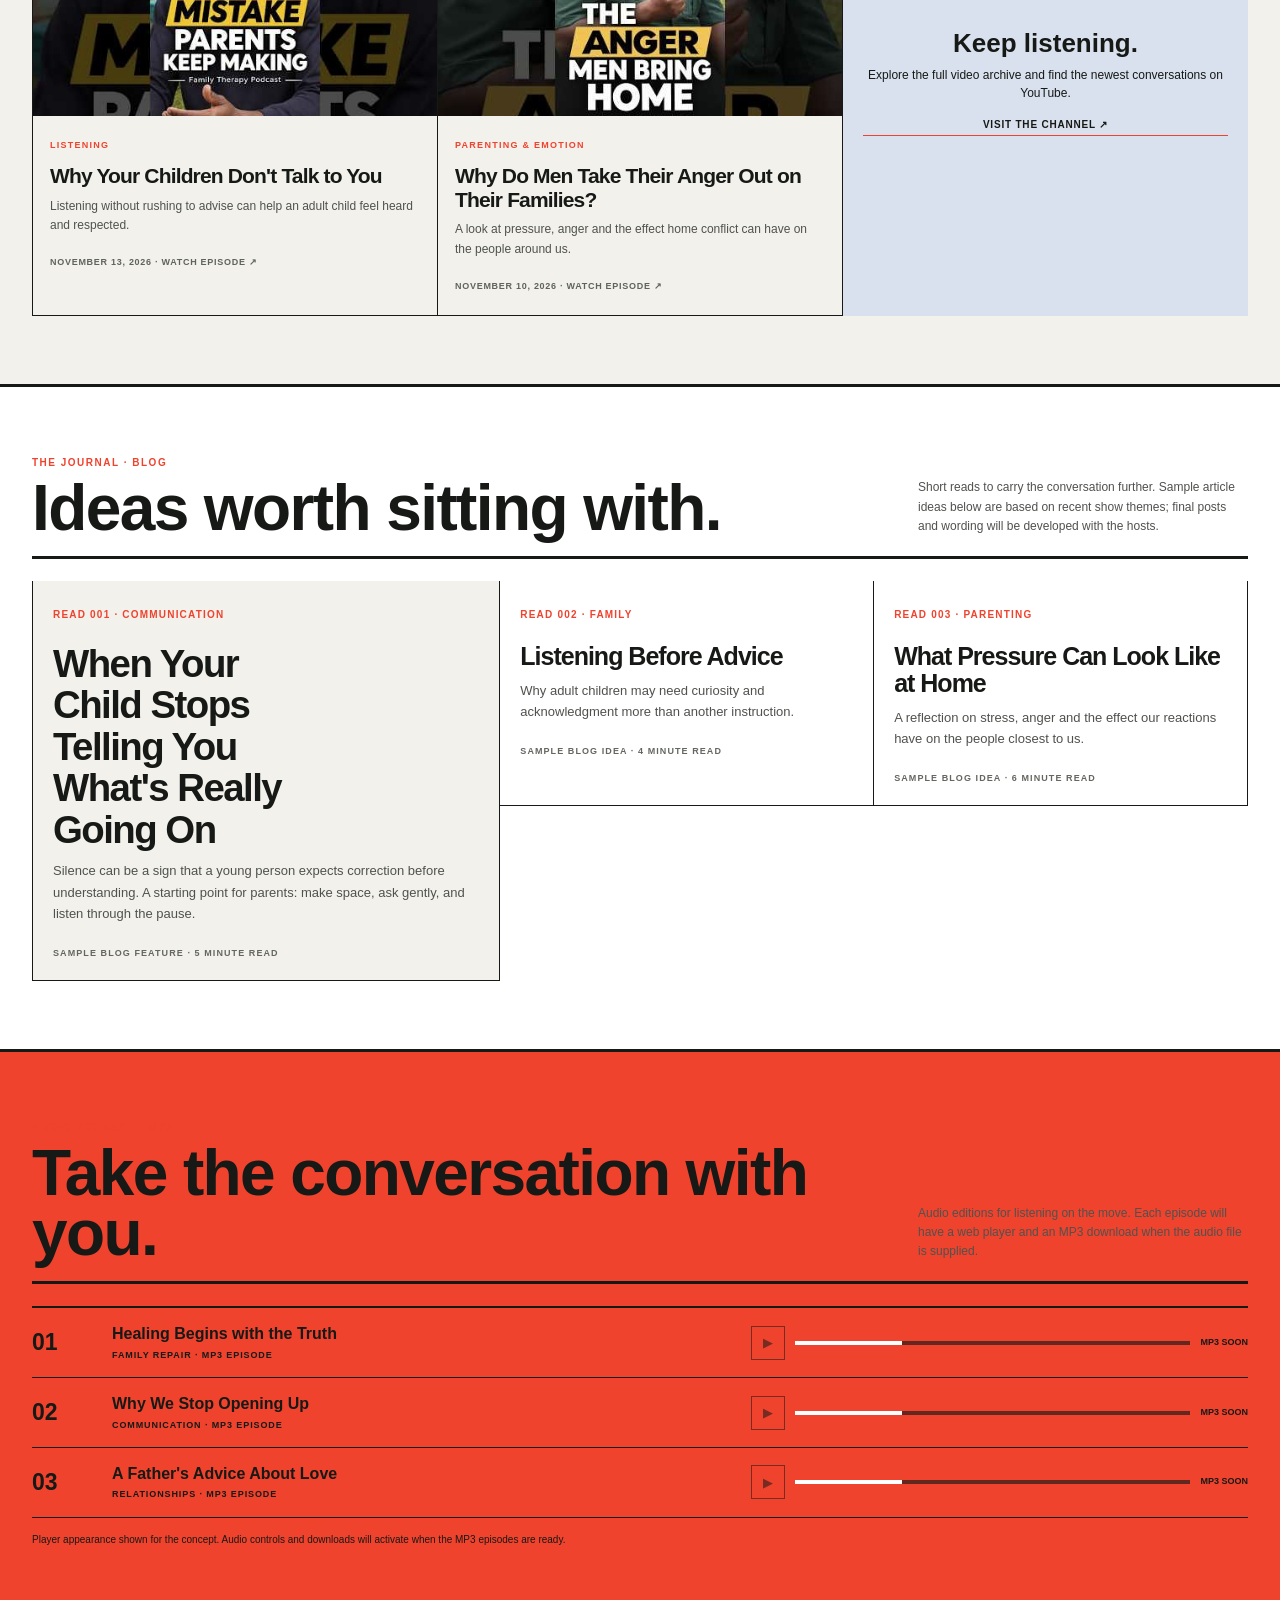
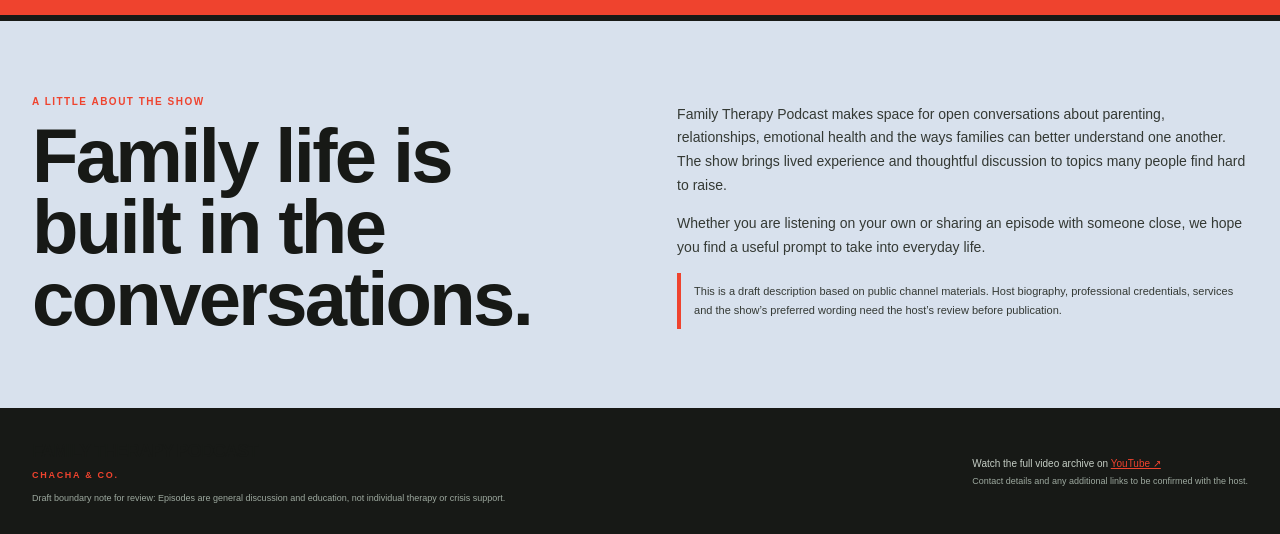
==== commit 0836fbdb: "Refactor preview into reusable site components" ====
--- a/site/index.html
+++ b/site/index.html
@@ -1,51 +1,158 @@
 <!doctype html>
 <html lang="en">
 <head>
-<meta charset="utf-8"><meta name="viewport" content="width=device-width, initial-scale=1">
-<meta name="theme-color" content="#f5f1e8">
-<title>Family Therapy Podcast — Website concept</title>
-<style>
-:root{--paper:#f5f1e8;--ink:#172c27;--green:#24483c;--sage:#dce4d7;--orange:#bc583c;--sun:#e7bc67;--muted:#6d746d;--line:#d9d4c8;--serif:'Fraunces',Georgia,serif;--sans:'DM Sans',Arial,sans-serif}*{box-sizing:border-box}html{scroll-behavior:smooth}body{margin:0;background:var(--paper);color:var(--ink);font-family:var(--sans);line-height:1.55}.preview{background:#192c26;color:#f8f4e9;text-align:center;padding:9px 20px;font-size:11px;letter-spacing:.08em;text-transform:uppercase}.wrap{width:min(1160px,calc(100% - 48px));margin:auto}.nav{display:flex;align-items:center;justify-content:space-between;padding:23px 0;border-bottom:1px solid var(--line)}.brand{font:600 21px var(--serif);letter-spacing:-.04em;text-decoration:none;color:var(--ink);line-height:1.05}.brand small{display:block;font:600 9px var(--sans);letter-spacing:.2em;color:var(--orange);margin-top:7px}.links{display:flex;gap:33px;align-items:center}.links a{font-size:13px;color:var(--ink);text-decoration:none}.links a:hover,.links a:focus{color:var(--orange)}.nav-cta,.button{display:inline-flex;align-items:center;justify-content:center;border:0;border-radius:3px;background:var(--green);color:white;padding:12px 18px;text-decoration:none;font:600 12px var(--sans);letter-spacing:.02em;cursor:pointer}.nav-cta:hover,.button:hover{background:var(--orange)}a:focus-visible,button:focus-visible{outline:3px solid var(--orange);outline-offset:3px}.menu{display:none;background:transparent;border:1px solid var(--line);padding:9px 12px;color:var(--ink);font:600 12px var(--sans)}.hero{display:grid;grid-template-columns:1fr 1.06fr;gap:6.5%;align-items:center;padding:65px 0 75px}.eyebrow{font-size:10px;font-weight:700;letter-spacing:.19em;text-transform:uppercase;color:var(--orange)}h1,h2,h3,p{margin-top:0}h1{font:500 clamp(43px,5.5vw,70px)/1.02 var(--serif);letter-spacing:-.055em;margin:17px 0 22px;max-width:570px}.hero p{color:#525e56;font-size:16px;max-width:445px;line-height:1.75}.actions{display:flex;gap:12px;align-items:center;margin-top:27px}.text-link{font-size:12px;font-weight:700;color:var(--green);text-decoration:none;border-bottom:1px solid var(--green);padding-bottom:3px}.hero-art{position:relative}.hero-art:before{content:'';position:absolute;left:-23px;top:28px;width:73px;height:73px;border:1px solid var(--orange);border-radius:50%;z-index:-1}.feature{background:#fffdf8;padding:12px 12px 0;box-shadow:0 17px 50px #26352a18;transform:rotate(1deg)}.feature button{display:block;width:100%;padding:0;border:0;background:#1a2824;position:relative;cursor:pointer;overflow:hidden}.feature img{width:100%;display:block;aspect-ratio:16/9;object-fit:cover;opacity:.9;transition:transform .3s}.feature button:hover img{transform:scale(1.025)}.play{position:absolute;top:50%;left:50%;transform:translate(-50%,-50%);width:58px;height:58px;border-radius:50%;background:var(--sun);display:grid;place-items:center;color:var(--ink);font-size:19px;padding-left:3px}.feature-meta{padding:16px 12px 17px;display:flex;justify-content:space-between;align-items:center;gap:12px}.feature-meta strong{font:500 20px var(--serif)}.feature-meta span{font-size:10px;color:var(--muted);white-space:nowrap}.micro{font-size:10px;color:var(--muted);margin:8px 5px 0}.band{background:var(--green);color:#f8f4e9;padding:18px 0}.band-inner{display:flex;justify-content:space-between;align-items:center;gap:20px;font-size:11px;letter-spacing:.08em;text-transform:uppercase}.band b{font-weight:500;color:#e7bc67}.section{padding:76px 0}.section-head{display:flex;justify-content:space-between;align-items:end;margin-bottom:27px}.section h2{font:500 clamp(34px,4vw,48px)/1.05 var(--serif);letter-spacing:-.045em;margin:8px 0}.section-head p{max-width:370px;color:var(--muted);font-size:13px;margin-bottom:4px}.filters{display:flex;gap:8px;flex-wrap:wrap;margin:25px 0 30px}.filter{background:transparent;border:1px solid #c9c5b9;border-radius:30px;padding:8px 14px;color:var(--ink);font:500 11px var(--sans);cursor:pointer}.filter[aria-pressed="true"],.filter:hover{background:var(--green);border-color:var(--green);color:white}.grid{display:grid;grid-template-columns:repeat(3,1fr);gap:18px}.card{background:#fffdf8;border:1px solid #ebe6da;min-width:0}.card[hidden]{display:none}.card a{color:inherit;text-decoration:none}.thumb{aspect-ratio:16/10;overflow:hidden;background:var(--sage);position:relative}.thumb img{width:100%;height:100%;object-fit:cover;display:block;transition:transform .3s}.card a:hover .thumb img{transform:scale(1.04)}.card-body{padding:17px 18px 20px}.tag{font-size:9px;text-transform:uppercase;letter-spacing:.13em;color:var(--orange);font-weight:700}.card h3{font:500 22px/1.15 var(--serif);letter-spacing:-.025em;margin:8px 0}.card p{font-size:12px;color:var(--muted);line-height:1.65;margin:0 0 13px}.date{font-size:10px;color:#85867e}.about{background:var(--sage);padding:67px 0}.about-grid{display:grid;grid-template-columns:.9fr 1.1fr;gap:12%;align-items:center}.about h2{font:500 clamp(37px,4vw,52px)/1.05 var(--serif);letter-spacing:-.045em;margin:11px 0 0}.about-copy p{font-size:14px;color:#4a5a50;line-height:1.8}.note{border-left:2px solid var(--orange);padding:9px 0 9px 16px;font-size:11px!important}.footer{background:#192c26;color:#f6f2e9;padding:36px 0}.footer-row{display:flex;justify-content:space-between;gap:25px;align-items:center}.footer .brand{color:#f6f2e9}.footer p{font-size:10px;color:#c5cec5;margin:0;max-width:460px}.footer a{color:#f1c871}.tiny{font-size:9px!important;margin-top:12px!important;color:#9da99f!important}
-@media(max-width:760px){.wrap{width:min(100% - 34px,560px)}.nav{padding:17px 0}.menu{display:block}.links{display:none;position:absolute;top:65px;left:0;right:0;padding:20px 24px;background:var(--paper);z-index:5;border-bottom:1px solid var(--line);flex-direction:column;align-items:flex-start;gap:17px}.links.open{display:flex}.links .nav-cta{display:inline-flex}.hero{grid-template-columns:1fr;gap:35px;padding:47px 0 54px}.hero-art{margin:0 6px}.band-inner{justify-content:center;flex-wrap:wrap;text-align:center;gap:6px 15px}.section{padding:57px 0}.section-head{display:block}.section-head p{margin-top:15px}.grid{grid-template-columns:repeat(2,1fr);gap:12px}.card-body{padding:13px}.card h3{font-size:19px}.about{padding:54px 0}.about-grid{grid-template-columns:1fr;gap:20px}.footer-row{display:block}.footer-row>p{margin-top:18px}}@media(max-width:460px){.grid{grid-template-columns:1fr}.hero h1{font-size:48px}.feature-meta{align-items:flex-start;flex-direction:column;gap:3px}.actions{align-items:flex-start;flex-direction:column}.feature-meta strong{font-size:19px}}
-/* Art direction: independent print journal, not a lifestyle landing-page kit. */
-:root{--paper:#f2f1ec;--ink:#171916;--green:#171916;--sage:#d8e1ed;--orange:#ef432e;--sun:#ef432e;--muted:#62655f;--line:#171916;--serif:Impact,'Arial Narrow',Arial,sans-serif;--sans:Arial,Helvetica,sans-serif}
-body{background:var(--paper);line-height:1.45}.preview{background:var(--orange);color:#171916;font-weight:700;letter-spacing:.12em}.wrap{width:min(1240px,calc(100% - 64px))}.nav{padding:18px 0;border-bottom:3px solid var(--ink)}.brand{font:900 18px/1 Arial,sans-serif;text-transform:uppercase;letter-spacing:-.055em}.brand small{font:700 9px Arial,sans-serif;color:var(--orange);letter-spacing:.19em}.links{gap:27px}.links a{font-size:11px;font-weight:700;text-transform:uppercase;letter-spacing:.08em}.nav-cta,.button{border-radius:0;background:var(--orange);color:var(--ink);font:800 11px Arial,sans-serif;text-transform:uppercase;letter-spacing:.08em;padding:13px 16px}.nav-cta:hover,.button:hover{background:var(--ink);color:white}.hero{grid-template-columns:1.08fr .92fr;gap:4%;padding:53px 0 58px;align-items:stretch}.eyebrow{color:var(--orange);font-size:10px;letter-spacing:.15em;font-weight:800}.hero h1{font:900 clamp(56px,8vw,106px)/.84 Impact,'Arial Narrow',Arial,sans-serif;letter-spacing:-.035em;text-transform:uppercase;margin:22px 0 25px;max-width:650px}.hero p{font:16px/1.65 Arial,sans-serif;color:#3b3d39;max-width:450px}.actions{margin-top:23px}.text-link{color:var(--ink);border-color:var(--orange);text-transform:uppercase;font-size:10px;letter-spacing:.08em}.hero-art{align-self:center}.hero-art:before{content:'01';left:auto;right:-19px;top:-19px;width:62px;height:62px;border:0;border-radius:0;background:var(--orange);z-index:1;color:var(--ink);display:grid;place-items:center;font:900 22px Impact,Arial,sans-serif}.feature{padding:0;background:var(--ink);box-shadow:none;transform:none;border:1px solid var(--ink)}.feature img{opacity:1;filter:saturate(.82)}.play{width:48px;height:48px;background:var(--orange);border-radius:0;font-size:17px}.feature-meta{background:var(--ink);color:white;padding:14px 15px 15px}.feature-meta strong{font:800 19px/1.1 Arial,sans-serif;text-transform:uppercase;letter-spacing:-.03em}.feature-meta span{font-size:9px;color:#f2b0a5;letter-spacing:.1em}.micro{font-size:9px;text-transform:uppercase;letter-spacing:.08em}.band{background:var(--ink);padding:12px 0;border-top:3px solid var(--orange);border-bottom:1px solid var(--ink)}.band-inner{font-size:10px;font-weight:700;letter-spacing:.12em}.band b{color:var(--orange)}.section{padding:68px 0}.section-head{align-items:end;border-bottom:3px solid var(--ink);padding-bottom:18px;margin-bottom:22px}.section h2{font:900 clamp(38px,5vw,65px)/.9 Impact,'Arial Narrow',Arial,sans-serif;letter-spacing:-.025em;text-transform:uppercase}.section-head p{font-size:12px;line-height:1.6;max-width:300px}.filters{gap:18px;margin:22px 0 25px}.filter{border:0;border-bottom:2px solid transparent;border-radius:0;padding:7px 0;background:transparent;color:var(--ink);font:800 10px Arial,sans-serif;text-transform:uppercase;letter-spacing:.09em}.filter[aria-pressed="true"],.filter:hover{background:transparent;border-color:var(--orange);color:var(--ink)}.grid{grid-template-columns:repeat(3,1fr);gap:0;border-top:1px solid var(--ink);border-left:1px solid var(--ink)}.card{background:transparent;border:0;border-right:1px solid var(--ink);border-bottom:1px solid var(--ink)}.thumb{aspect-ratio:1.52;background:#d8e1ed}.thumb img{filter:saturate(.78);transition:filter .2s,transform .3s}.card a:hover .thumb img{filter:saturate(1.15);transform:scale(1.025)}.card-body{padding:15px 17px 19px}.tag{color:var(--orange);font-size:9px;letter-spacing:.14em}.card h3{font:800 21px/1.08 Arial,sans-serif;letter-spacing:-.04em;text-transform:uppercase;margin:9px 0 9px}.card p{font:12px/1.6 Arial,sans-serif;color:#50524e}.date{font-size:9px;font-weight:700;letter-spacing:.08em;color:#60635d}.about{background:#d8e1ed;border-top:3px solid var(--ink);border-bottom:3px solid var(--ink);padding:61px 0}.about h2{font:900 clamp(42px,6vw,76px)/.88 Impact,'Arial Narrow',Arial,sans-serif;text-transform:uppercase;letter-spacing:-.035em}.about-copy p{font:14px/1.7 Arial,sans-serif;color:#343934}.note{border-left:4px solid var(--orange);padding-left:13px;font-size:11px!important}.footer{background:var(--ink);padding:29px 0}.footer .brand{color:white}.footer .brand small{color:var(--orange)}.footer p{line-height:1.7}.footer a{color:var(--orange)}.tiny{color:#bdc0b8!important}.card .thumb>span{padding:14px;text-align:center}.card .thumb>span span{margin-top:9px}
-@media(max-width:760px){.wrap{width:calc(100% - 34px)}.nav{padding:16px 0}.links{top:61px;background:var(--paper);border-bottom:3px solid var(--ink)}.hero{grid-template-columns:1fr;gap:30px;padding:44px 0 48px}.hero h1{font-size:clamp(58px,15vw,84px)}.hero-art{margin:0 6px}.band-inner{justify-content:flex-start;text-align:left}.section{padding:52px 0}.section-head{display:block}.section-head p{margin-top:13px}.grid{grid-template-columns:repeat(2,1fr)}.about{padding:49px 0}.about-grid{grid-template-columns:1fr;gap:19px}}
-@media(max-width:460px){.wrap{width:calc(100% - 28px)}.grid{grid-template-columns:1fr}.hero h1{font-size:60px}.feature-meta{align-items:flex-start;flex-direction:column;gap:4px}.actions{align-items:flex-start;flex-direction:column}.section h2{font-size:44px}.links{padding:18px}.filters{gap:12px 17px}}
-/* Protect the display headline from overflowing the video column. */
-.hero{grid-template-columns:minmax(0,1.2fr) minmax(0,.8fr);gap:3%;}
-.hero>div:first-child{min-width:0}.hero h1{font-family:Arial,Helvetica,sans-serif;font-weight:900;font-size:clamp(50px,6vw,82px);line-height:.92;letter-spacing:-.065em;text-transform:none;max-width:100%;overflow-wrap:normal;word-break:normal;hyphens:none;text-wrap:balance;}
-.hero-art{min-width:0}.feature,.feature button,.feature img{max-width:100%;min-width:0}
-@media(max-width:960px){.wrap{width:calc(100% - 48px)}.hero{grid-template-columns:minmax(0,1fr) minmax(0,.88fr);gap:28px}.hero h1{font-size:clamp(48px,6.4vw,68px)}}
-@media(max-width:760px){.wrap{width:calc(100% - 34px)}.hero{grid-template-columns:minmax(0,1fr);gap:28px}.hero h1{font-size:clamp(48px,10vw,76px);max-width:100%}.hero-art{width:100%;margin:0}.grid{grid-template-columns:repeat(2,minmax(0,1fr))}.card{min-width:0}.filters{max-width:100%}}
-@media(max-width:520px){.wrap{width:calc(100% - 28px)}.nav{gap:12px}.hero h1{font-size:clamp(40px,11vw,58px);max-width:100%;line-height:.88}.hero-art:before{right:-8px;top:-12px;width:47px;height:47px}.grid{grid-template-columns:minmax(0,1fr)}.section-head p{max-width:100%}.filters{gap:10px 14px}.filter{font-size:9px}.band-inner{font-size:9px;gap:6px 10px}.feature-meta span{white-space:normal}.actions .button{max-width:100%;text-align:center}}
-.journal{background:#fff;border-top:3px solid var(--ink);padding:64px 0}.journal-head{display:flex;justify-content:space-between;align-items:end;gap:25px;border-bottom:3px solid var(--ink);padding-bottom:16px;margin-bottom:0}.journal-head h2{font:900 clamp(40px,5vw,64px)/.9 Impact,'Arial Narrow',Arial,sans-serif;text-transform:uppercase;letter-spacing:-.025em;margin:8px 0 0}.journal-head p{max-width:310px;font:12px/1.6 Arial,sans-serif;color:#50524e;margin:0}.journal-grid{display:grid;grid-template-columns:1.25fr 1fr 1fr;border-left:1px solid var(--ink)}.journal-card{padding:20px 20px 23px;border-right:1px solid var(--ink);border-bottom:1px solid var(--ink)}.journal-card:first-child{grid-row:span 2;background:#f2f1ec}.journal-index{font:800 10px Arial,sans-serif;color:var(--orange);letter-spacing:.12em}.journal-card h3{font:800 25px/1.04 Arial,sans-serif;letter-spacing:-.04em;text-transform:uppercase;margin:18px 0 10px}.journal-card p{font:13px/1.65 Arial,sans-serif;color:#50524e;margin:0}.journal-card:first-child h3{font-size:clamp(30px,3vw,43px);max-width:11ch}.journal-card .journal-meta{display:block;margin-top:22px;font:700 9px Arial,sans-serif;letter-spacing:.12em;color:#646760;text-transform:uppercase}.audio-section{background:#ef432e;padding:56px 0;border-top:3px solid var(--ink);border-bottom:3px solid var(--ink)}.audio-head{display:flex;justify-content:space-between;align-items:end;gap:25px;margin-bottom:25px}.audio-head h2{font:900 clamp(40px,5vw,64px)/.9 Impact,'Arial Narrow',Arial,sans-serif;text-transform:uppercase;letter-spacing:-.025em;margin:8px 0 0}.audio-head p{max-width:330px;font:12px/1.6 Arial,sans-serif;margin:0}.audio-list{border-top:2px solid var(--ink)}.audio-episode{display:grid;grid-template-columns:62px minmax(180px,1fr) minmax(200px,.8fr);gap:18px;align-items:center;padding:17px 0;border-bottom:1px solid #171916}.audio-number{font:900 23px Impact,Arial,sans-serif}.audio-title{font:800 16px/1.15 Arial,sans-serif;text-transform:uppercase}.audio-title small{display:block;margin-top:6px;font:700 9px Arial,sans-serif;letter-spacing:.1em}.audio-preview{display:flex;align-items:center;gap:10px}.audio-preview button{width:34px;height:34px;border:1px solid var(--ink);background:transparent;color:var(--ink);font-size:12px}.audio-track{height:4px;background:#171916;opacity:.65;flex:1;position:relative}.audio-track:before{content:'';display:block;width:27%;height:4px;background:white}.audio-time{font:700 9px Arial,sans-serif;white-space:nowrap}.audio-note{margin:14px 0 0;font:10px Arial,sans-serif;letter-spacing:.02em}.audio-preview button:disabled{opacity:.55;cursor:not-allowed}
-@media(max-width:760px){.journal{padding:50px 0}.journal-head,.audio-head{display:block}.journal-head p,.audio-head p{margin-top:14px}.journal-grid{grid-template-columns:1fr 1fr}.journal-card:first-child{grid-row:auto;grid-column:1/-1}.audio-episode{grid-template-columns:40px minmax(0,1fr);gap:11px}.audio-preview{grid-column:2}.audio-title{font-size:14px}}
-@media(max-width:520px){.journal-grid{grid-template-columns:1fr}.journal-card:first-child{grid-column:auto}.journal-card h3{font-size:22px}.journal-card:first-child h3{font-size:32px}.audio-section{padding:45px 0}.audio-episode{grid-template-columns:30px minmax(0,1fr);gap:10px}.audio-number{font-size:20px}.audio-preview{grid-column:2}.audio-title{font-size:13px}}
-/* Use sentence case for full headings; retain capitals for compact labels only. */
-.section h2,.about h2,.journal-head h2,.audio-head h2,.card h3,.journal-card h3,.audio-title,.feature-meta strong{text-transform:none}
-</style>
+  <meta charset="utf-8">
+  <meta name="viewport" content="width=device-width, initial-scale=1">
+  <meta name="theme-color" content="#f2f1ec">
+  <meta name="description" content="A concept for the Family Therapy Podcast website, with conversations, articles, and audio episodes.">
+  <title>Family Therapy Podcast — Website concept</title>
+  <link rel="stylesheet" href="assets/css/site.css">
+  <script src="assets/js/site.js" defer></script>
 </head>
 <body>
-<div class="preview">Concept preview · Draft copy and visual direction · Confirm names, credentials, services and contact details before launch</div>
-<header class="wrap"><nav class="nav" aria-label="Main navigation"><a class="brand" href="#home">Family Therapy Podcast<small>CHACHA &amp; CO.</small></a><button class="menu" aria-expanded="false" aria-controls="navlinks" aria-label="Open navigation">MENU</button><div class="links" id="navlinks"><a href="#episodes">Episodes</a><a href="#journal">Journal</a><a href="#podcast">Podcast</a><a href="#about">About</a><a class="nav-cta" href="https://www.youtube.com/@familytherapypodcast/videos" target="_blank" rel="noopener noreferrer">Watch on YouTube ↗</a></div></nav></header>
-<main id="home"><section class="wrap hero"><div><div class="eyebrow">Honest conversations for family life</div><h1>Make room for the conversations families avoid.</h1><p>Real talks about parenting, relationships and the moments that shape how we show up for one another. Listen, reflect, and find a starting point for your next conversation.</p><div class="actions"><a class="button" href="#episodes">Explore the episodes ↓</a><a class="text-link" href="#about">Get to know the show</a></div></div><div class="hero-art"><div class="feature"><button class="video-button" aria-label="Play featured episode: Healing Begins With The Truth And The Pain We Avoid" data-video="1nzvbq_Dom4"><img src="1nzvbq_Dom4.jpg" alt="The podcast hosts in conversation; thumbnail from the featured episode"><span class="play" aria-hidden="true">▶</span></button><div class="feature-meta"><strong>When the Truth Opens a Door</strong><span>FEATURED CONVERSATION · PLAY ON YOUTUBE</span></div></div><p class="micro">Video loads from YouTube when you press play.</p></div></section>
-<div class="band"><div class="wrap band-inner"><span>Listen with curiosity</span><b>•</b><span>Take what helps</span><b>•</b><span>Keep the conversation going</span></div></div>
-<section class="wrap section" id="episodes"><div class="section-head"><div><div class="eyebrow">From the channel</div><h2>Conversations to come back to.</h2></div><p>Start with a question that feels familiar. Each episode opens up a different part of family life.</p></div><div class="filters" id="topics" aria-label="Filter episodes"><button class="filter" aria-pressed="true" data-filter="all">All conversations</button><button class="filter" aria-pressed="false" data-filter="parenting">Parenting</button><button class="filter" aria-pressed="false" data-filter="communication">Communication</button><button class="filter" aria-pressed="false" data-filter="relationships">Relationships</button></div><div class="grid">
-<article class="card" data-topic="communication"><a href="https://www.youtube.com/watch?v=KvAhkGcxdzE" target="_blank" rel="noopener noreferrer"><div class="thumb"><img src="KvAhkGcxdzE.jpg" alt="YouTube thumbnail for Why We Stop Opening Up to Our Parents" loading="lazy"></div><div class="card-body"><span class="tag">Communication</span><h3>Why We Stop Opening Up to Our Parents</h3><p>What happens when a child no longer feels safe enough to share what is on their mind?</p><span class="date">NOVEMBER 20, 2026&nbsp; · &nbsp;WATCH EPISODE ↗</span></div></a></article>
-<article class="card" data-topic="relationships"><a href="https://www.youtube.com/watch?v=1nzvbq_Dom4" target="_blank" rel="noopener noreferrer"><div class="thumb"><img src="1nzvbq_Dom4.jpg" alt="The father and son hosts featured in the episode thumbnail" loading="lazy"></div><div class="card-body"><span class="tag">Family repair</span><h3>Healing Begins with the Truth and the Pain We Avoid</h3><p>A father and son reflect on pain, listening, forgiveness and the work of repairing a relationship.</p><span class="date">NOVEMBER 15, 2026&nbsp; · &nbsp;WATCH EPISODE ↗</span></div></a></article>
-<article class="card" data-topic="relationships"><a href="https://www.youtube.com/watch?v=EXCW4mBaNsA" target="_blank" rel="noopener noreferrer"><div class="thumb"><img src="EXCW4mBaNsA.jpg" alt="YouTube thumbnail for My Father's Most Important Advice About Love" loading="lazy"></div><div class="card-body"><span class="tag">Relationships</span><h3>My Father's Most Important Advice About Love</h3><p>A personal conversation about honesty, uncertainty and the choices we make in love.</p><span class="date">NOVEMBER 13, 2026&nbsp; · &nbsp;WATCH EPISODE ↗</span></div></a></article>
-<article class="card" data-topic="communication"><a href="https://www.youtube.com/watch?v=1fAFNS9w8Jo" target="_blank" rel="noopener noreferrer"><div class="thumb"><img src="1fAFNS9w8Jo.jpg" alt="YouTube thumbnail for Why Your Children Don't Talk to You" loading="lazy"></div><div class="card-body"><span class="tag">Listening</span><h3>Why Your Children Don't Talk to You</h3><p>Listening without rushing to advise can help an adult child feel heard and respected.</p><span class="date">NOVEMBER 13, 2026&nbsp; · &nbsp;WATCH EPISODE ↗</span></div></a></article>
-<article class="card" data-topic="parenting"><a href="https://www.youtube.com/watch?v=WA43rGoN9E0" target="_blank" rel="noopener noreferrer"><div class="thumb"><img src="WA43rGoN9E0.jpg" alt="YouTube thumbnail for Why Do Men Take Their Anger Out on Their Families" loading="lazy"></div><div class="card-body"><span class="tag">Parenting &amp; emotion</span><h3>Why Do Men Take Their Anger Out on Their Families?</h3><p>A look at pressure, anger and the effect home conflict can have on the people around us.</p><span class="date">NOVEMBER 10, 2026&nbsp; · &nbsp;WATCH EPISODE ↗</span></div></a></article>
-<article class="card" data-topic="communication"><a href="https://www.youtube.com/@familytherapypodcast/videos" target="_blank" rel="noopener noreferrer"><div class="thumb" style="display:grid;place-items:center;background:#dce4d7;color:#24483c;font:500 38px var(--serif)">Keep listening<span style="font:700 10px var(--sans);letter-spacing:.15em;display:block">NEW EPISODES ON YOUTUBE ↗</span></div><div class="card-body"><span class="tag">More from the show</span><h3>There is always more to talk about.</h3><p>Visit the channel for the full video archive and the newest conversations.</p><span class="date">EXPLORE THE CHANNEL ↗</span></div></a></article>
-</div></section>
-<section class="journal" id="journal"><div class="wrap"><div class="journal-head"><div><div class="eyebrow">The journal · Blog</div><h2>Ideas worth sitting with.</h2></div><p>Short reads to carry the conversation further. Sample article ideas below are based on recent show themes; final posts and wording will be developed with the hosts.</p></div><div class="journal-grid"><article class="journal-card"><span class="journal-index">READ 001 · COMMUNICATION</span><h3>When Your Child Stops Telling You What’s Really Going On</h3><p>Silence can be a sign that a young person expects correction before understanding. A starting point for parents: make space, ask gently, and listen through the pause.</p><span class="journal-meta">Sample blog feature · 5 minute read</span></article><article class="journal-card"><span class="journal-index">READ 002 · FAMILY</span><h3>Listening Before Advice</h3><p>Why adult children may need curiosity and acknowledgment more than another instruction.</p><span class="journal-meta">Sample blog idea · 4 minute read</span></article><article class="journal-card"><span class="journal-index">READ 003 · PARENTING</span><h3>What Pressure Can Look Like at Home</h3><p>A reflection on stress, anger and the effect our reactions have on the people closest to us.</p><span class="journal-meta">Sample blog idea · 6 minute read</span></article></div></div></section>
-<section class="audio-section" id="podcast"><div class="wrap"><div class="audio-head"><div><div class="eyebrow" style="color:#171916">Audio podcast · MP3</div><h2>Take the conversation with you.</h2></div><p>Audio editions for listening on the move. Each episode will have a web player and an MP3 download when the audio file is supplied.</p></div><div class="audio-list"><article class="audio-episode"><span class="audio-number">01</span><div class="audio-title">Healing Begins with the Truth<small>FAMILY REPAIR · MP3 EPISODE</small></div><div class="audio-preview"><button disabled aria-label="Audio preview unavailable">▶</button><span class="audio-track" aria-hidden="true"></span><span class="audio-time">MP3 SOON</span></div></article><article class="audio-episode"><span class="audio-number">02</span><div class="audio-title">Why We Stop Opening Up<small>COMMUNICATION · MP3 EPISODE</small></div><div class="audio-preview"><button disabled aria-label="Audio preview unavailable">▶</button><span class="audio-track" aria-hidden="true"></span><span class="audio-time">MP3 SOON</span></div></article><article class="audio-episode"><span class="audio-number">03</span><div class="audio-title">A Father's Advice About Love<small>RELATIONSHIPS · MP3 EPISODE</small></div><div class="audio-preview"><button disabled aria-label="Audio preview unavailable">▶</button><span class="audio-track" aria-hidden="true"></span><span class="audio-time">MP3 SOON</span></div></article></div><p class="audio-note">Player appearance shown for the concept. Audio controls and downloads will activate when the MP3 episodes are ready.</p></div></section>
-<section class="about" id="about"><div class="wrap about-grid"><div><div class="eyebrow">A little about the show</div><h2>Family life is built in the conversations.</h2></div><div class="about-copy"><p>Family Therapy Podcast makes space for open conversations about parenting, relationships, emotional health and the ways families can better understand one another. The show brings lived experience and thoughtful discussion to topics many people find hard to raise.</p><p>Whether you are listening on your own or sharing an episode with someone close, we hope you find a useful prompt to take into everyday life.</p><p class="note">This is a draft description based on public channel materials. Host biography, professional credentials, services and the show’s preferred wording need the host’s review before publication.</p></div></div></section></main>
-<footer class="footer"><div class="wrap footer-row"><div><a class="brand" href="#home">Family Therapy Podcast<small>CHACHA &amp; CO.</small></a><p class="tiny">Draft boundary note for review: Episodes are general discussion and education, not individual therapy or crisis support.</p></div><p>Watch the full video archive on <a href="https://www.youtube.com/@familytherapypodcast/videos" target="_blank" rel="noopener noreferrer">YouTube ↗</a><br><span class="tiny">Contact details and any additional links to be confirmed with the host.</span></p></div></footer>
-<script>
-document.querySelectorAll('.filter').forEach(button=>button.addEventListener('click',()=>{document.querySelectorAll('.filter').forEach(b=>b.setAttribute('aria-pressed','false'));button.setAttribute('aria-pressed','true');const wanted=button.dataset.filter;document.querySelectorAll('.card').forEach(card=>card.hidden=wanted!=='all'&&!card.dataset.topic.split(' ').includes(wanted))}));
-document.querySelectorAll('.video-button').forEach(button=>button.addEventListener('click',()=>{const frame=document.createElement('iframe');frame.src=`https://www.youtube-nocookie.com/embed/${button.dataset.video}?autoplay=1`;frame.title='Featured Family Therapy Podcast conversation';frame.allow='accelerometer; autoplay; clipboard-write; encrypted-media; gyroscope; picture-in-picture; web-share';frame.referrerPolicy='strict-origin-when-cross-origin';frame.allowFullscreen=true;frame.style='display:block;width:100%;aspect-ratio:16/9;border:0';button.replaceWith(frame)}));
-const menu=document.querySelector('.menu'),links=document.querySelector('.links');function setMenuOpen(open){links.classList.toggle('open',open);menu.setAttribute('aria-expanded',String(open));menu.setAttribute('aria-label',open?'Close navigation':'Open navigation');menu.textContent=open?'CLOSE':'MENU'}menu.addEventListener('click',()=>setMenuOpen(menu.getAttribute('aria-expanded')!=='true'));links.querySelectorAll('a').forEach(a=>a.addEventListener('click',()=>setMenuOpen(false)));document.addEventListener('keydown',event=>{if(event.key==='Escape')setMenuOpen(false)});document.addEventListener('click',event=>{if(menu.getAttribute('aria-expanded')==='true'&&!event.target.closest('.nav'))setMenuOpen(false)});
-</script>
-</body></html>
+  <div class="preview">Concept preview · Draft copy and visual direction · Confirm names, credentials, services and contact details before launch</div>
+
+  <header class="site-header">
+    <div class="wrap">
+      <nav class="nav" aria-label="Main navigation">
+        <a class="brand" href="#home">Family Therapy Podcast<small>CHACHA &amp; CO.</small></a>
+        <button class="menu-toggle" type="button" aria-expanded="false" aria-controls="nav-links" aria-label="Open navigation">MENU</button>
+        <div class="nav__links" id="nav-links">
+          <a class="nav__link" href="#episodes">Episodes</a>
+          <a class="nav__link" href="#journal">Journal</a>
+          <a class="nav__link" href="#podcast">Podcast</a>
+          <a class="nav__link" href="#about">About</a>
+          <a class="button" href="https://www.youtube.com/@familytherapypodcast/videos" target="_blank" rel="noopener noreferrer">Watch on YouTube ↗</a>
+        </div>
+      </nav>
+    </div>
+  </header>
+
+  <main id="home">
+    <section class="wrap hero" aria-labelledby="hero-title">
+      <div class="hero__copy">
+        <div class="eyebrow">Honest conversations for family life</div>
+        <h1 class="hero__title" id="hero-title">Make room for the conversations families avoid.</h1>
+        <p class="hero__description">Real talks about parenting, relationships and the moments that shape how we show up for one another. Listen, reflect, and find a starting point for your next conversation.</p>
+        <div class="hero__actions">
+          <a class="button" href="#episodes">Explore the episodes ↓</a>
+          <a class="text-link" href="#about">Get to know the show</a>
+        </div>
+      </div>
+
+      <div class="hero__media">
+        <span class="hero__badge" aria-hidden="true">01</span>
+        <div class="feature">
+          <button class="feature__play" type="button" aria-label="Play featured episode: Healing begins with the truth and the pain we avoid" data-video="1nzvbq_Dom4">
+            <img class="feature__image" src="assets/images/1nzvbq_Dom4.jpg" alt="The podcast hosts in conversation, shown in the featured episode thumbnail">
+            <span class="play-mark" aria-hidden="true">▶</span>
+          </button>
+          <div class="feature__meta">
+            <strong class="feature__title">When the Truth Opens a Door</strong>
+            <span class="feature__label">Featured conversation · Play on YouTube</span>
+          </div>
+        </div>
+        <p class="feature__note">Video loads from YouTube when you press play.</p>
+      </div>
+    </section>
+
+    <div class="principles" aria-label="Show values">
+      <div class="wrap principles__inner"><span>Listen with curiosity</span><b aria-hidden="true">•</b><span>Take what helps</span><b aria-hidden="true">•</b><span>Keep the conversation going</span></div>
+    </div>
+
+    <section class="wrap section section--episodes" id="episodes" aria-labelledby="episodes-title">
+      <div class="section__header">
+        <div><div class="eyebrow">From the channel</div><h2 class="section__title" id="episodes-title">Conversations to come back to.</h2></div>
+        <p class="section__intro">Start with a question that feels familiar. Each episode opens up a different part of family life.</p>
+      </div>
+      <div class="filters" role="group" aria-label="Filter episodes">
+        <button class="filter" type="button" aria-pressed="true" data-filter="all">All conversations</button>
+        <button class="filter" type="button" aria-pressed="false" data-filter="parenting">Parenting</button>
+        <button class="filter" type="button" aria-pressed="false" data-filter="communication">Communication</button>
+        <button class="filter" type="button" aria-pressed="false" data-filter="relationships">Relationships</button>
+      </div>
+      <div class="card-grid" id="episode-grid" aria-live="polite">
+        <div class="more-card">
+          <h3 class="more-card__title">Keep listening.</h3>
+          <p class="more-card__text">Explore the full video archive and find the newest conversations on YouTube.</p>
+          <a class="text-link" href="https://www.youtube.com/@familytherapypodcast/videos" target="_blank" rel="noopener noreferrer">Visit the channel ↗</a>
+        </div>
+      </div>
+      <template id="episode-template">
+        <article class="content-card" data-topic="">
+          <a class="content-card__link" href="" target="_blank" rel="noopener noreferrer">
+            <div class="content-card__image-wrap"><img class="content-card__image" src="" alt="" loading="lazy"></div>
+            <div class="content-card__body">
+              <span class="content-card__tag"></span>
+              <h3 class="content-card__title"></h3>
+              <p class="content-card__summary"></p>
+              <span class="content-card__meta"></span>
+            </div>
+          </a>
+        </article>
+      </template>
+    </section>
+
+    <section class="section section--journal" id="journal" aria-labelledby="journal-title">
+      <div class="wrap">
+        <div class="section__header">
+          <div><div class="eyebrow">The journal · Blog</div><h2 class="section__title" id="journal-title">Ideas worth sitting with.</h2></div>
+          <p class="section__intro">Short reads to carry the conversation further. Sample article ideas below are based on recent show themes; final posts and wording will be developed with the hosts.</p>
+        </div>
+        <div class="journal-grid" id="journal-grid"></div>
+      </div>
+      <template id="journal-template">
+        <article class="journal-card">
+          <span class="journal-card__index"></span>
+          <h3 class="journal-card__title"></h3>
+          <p class="journal-card__summary"></p>
+          <span class="journal-card__meta"></span>
+        </article>
+      </template>
+    </section>
+
+    <section class="section section--audio" id="podcast" aria-labelledby="podcast-title">
+      <div class="wrap">
+        <div class="section__header">
+          <div><div class="eyebrow">Audio podcast · MP3</div><h2 class="section__title" id="podcast-title">Take the conversation with you.</h2></div>
+          <p class="section__intro">Audio editions for listening on the move. Each episode will have a web player and an MP3 download when the audio file is supplied.</p>
+        </div>
+        <div class="audio-list" id="audio-list"></div>
+        <p class="audio-note">Player appearance shown for the concept. Audio controls and downloads will activate when the MP3 episodes are ready.</p>
+      </div>
+      <template id="audio-template">
+        <article class="audio-row">
+          <span class="audio-row__number"></span>
+          <div class="audio-row__title"><span class="audio-row__name"></span><small class="audio-row__label"></small></div>
+          <div class="audio-preview">
+            <button class="audio-preview__button" type="button" disabled aria-label="Audio preview unavailable">▶</button>
+            <span class="audio-preview__track" aria-hidden="true"></span>
+            <span class="audio-preview__time">MP3 SOON</span>
+          </div>
+        </article>
+      </template>
+    </section>
+
+    <section class="about section" id="about" aria-labelledby="about-title">
+      <div class="wrap about__grid">
+        <div><div class="eyebrow">A little about the show</div><h2 class="about__title" id="about-title">Family life is built in the conversations.</h2></div>
+        <div class="about__copy">
+          <p>Family Therapy Podcast makes space for open conversations about parenting, relationships, emotional health and the ways families can better understand one another. The show brings lived experience and thoughtful discussion to topics many people find hard to raise.</p>
+          <p>Whether you are listening on your own or sharing an episode with someone close, we hope you find a useful prompt to take into everyday life.</p>
+          <p class="about__note">This is a draft description based on public channel materials. Host biography, professional credentials, services and the show’s preferred wording need the host’s review before publication.</p>
+        </div>
+      </div>
+    </section>
+  </main>
+
+  <footer class="footer">
+    <div class="wrap footer__row">
+      <div>
+        <a class="brand" href="#home">Family Therapy Podcast<small>CHACHA &amp; CO.</small></a>
+        <p class="footer__note">Draft boundary note for review: Episodes are general discussion and education, not individual therapy or crisis support.</p>
+      </div>
+      <p class="footer__copy footer__copy--right">Watch the full video archive on <a href="https://www.youtube.com/@familytherapypodcast/videos" target="_blank" rel="noopener noreferrer">YouTube ↗</a><br><span class="footer__note">Contact details and any additional links to be confirmed with the host.</span></p>
+    </div>
+  </footer>
+</body>
+</html>
--- a/site/assets/css/site.css
+++ b/site/assets/css/site.css
@@ -0,0 +1,167 @@
+:root {
+  color-scheme: light;
+  --paper: #f2f1ec;
+  --ink: #171916;
+  --orange: #ef432e;
+  --blue: #d8e1ed;
+  --muted: #62655f;
+  --rule: #171916;
+  --sans: Arial, Helvetica, sans-serif;
+  --display: Impact, "Arial Narrow", Arial, sans-serif;
+}
+
+* { box-sizing: border-box; }
+html { scroll-behavior: smooth; }
+body { margin: 0; background: var(--paper); color: var(--ink); font-family: var(--sans); line-height: 1.5; }
+img { display: block; max-width: 100%; }
+a { color: inherit; }
+a:focus-visible, button:focus-visible { outline: 3px solid var(--orange); outline-offset: 3px; }
+.wrap { width: min(1240px, calc(100% - 64px)); margin-inline: auto; }
+.preview { padding: 9px 20px; background: var(--orange); text-align: center; font-size: 10px; font-weight: 700; letter-spacing: .12em; text-transform: uppercase; }
+.site-header { position: relative; z-index: 5; }
+.nav { position: relative; display: flex; align-items: center; justify-content: space-between; gap: 22px; padding: 18px 0; border-bottom: 3px solid var(--ink); }
+.brand { color: var(--ink); font-size: 18px; font-weight: 900; line-height: 1; letter-spacing: -.055em; text-decoration: none; text-transform: uppercase; }
+.brand small { display: block; margin-top: 7px; color: var(--orange); font-size: 9px; letter-spacing: .19em; }
+.nav__links { display: flex; align-items: center; gap: 27px; }
+.nav__link { color: var(--ink); font-size: 10px; font-weight: 700; letter-spacing: .08em; text-decoration: none; text-transform: uppercase; }
+.nav__link:hover { color: var(--orange); }
+.button { display: inline-flex; align-items: center; justify-content: center; padding: 13px 16px; border: 0; background: var(--orange); color: var(--ink); cursor: pointer; font: 800 10px var(--sans); letter-spacing: .08em; text-align: center; text-decoration: none; text-transform: uppercase; }
+.button:hover { background: var(--ink); color: white; }
+.menu-toggle { display: none; padding: 9px 12px; border: 1px solid var(--ink); background: transparent; color: var(--ink); font: 800 10px var(--sans); letter-spacing: .08em; }
+.eyebrow { color: var(--orange); font-size: 10px; font-weight: 800; letter-spacing: .15em; text-transform: uppercase; }
+
+/* Lead story */
+.hero { display: grid; grid-template-columns: minmax(0, 1.2fr) minmax(0, .8fr); align-items: center; gap: 3%; padding-block: 53px 58px; }
+.hero__copy { min-width: 0; }
+.hero__title { max-width: 100%; margin: 22px 0 25px; font: 900 clamp(50px, 6vw, 82px)/.92 var(--sans); letter-spacing: -.065em; text-wrap: balance; }
+.hero__description { max-width: 450px; margin: 0; color: #3b3d39; font-size: 16px; line-height: 1.65; }
+.hero__actions { display: flex; align-items: center; gap: 17px; margin-top: 23px; }
+.text-link { padding-bottom: 3px; border-bottom: 1px solid var(--orange); color: var(--ink); font-size: 10px; font-weight: 700; letter-spacing: .08em; text-decoration: none; text-transform: uppercase; }
+.feature { min-width: 0; border: 1px solid var(--ink); background: var(--ink); }
+.feature__play { position: relative; display: block; width: 100%; padding: 0; overflow: hidden; border: 0; background: var(--ink); cursor: pointer; }
+.feature__image { width: 100%; aspect-ratio: 16 / 9; object-fit: cover; filter: saturate(.82); }
+.feature__iframe { display: block; width: 100%; aspect-ratio: 16 / 9; border: 0; }
+.feature__play:hover .feature__image { filter: saturate(1.05); }
+.play-mark { position: absolute; top: 50%; left: 50%; display: grid; width: 48px; aspect-ratio: 1; transform: translate(-50%, -50%); place-items: center; background: var(--orange); color: var(--ink); font-size: 17px; }
+.feature__meta { display: flex; align-items: center; justify-content: space-between; gap: 12px; padding: 14px 15px 15px; color: white; }
+.feature__title { margin: 0; font-size: 19px; font-weight: 800; line-height: 1.1; letter-spacing: -.03em; }
+.feature__label { color: #f2b0a5; font-size: 9px; letter-spacing: .1em; text-align: right; text-transform: uppercase; }
+.feature__note { margin: 8px 5px 0; color: var(--muted); font-size: 9px; letter-spacing: .08em; text-transform: uppercase; }
+.hero__badge { position: absolute; top: -18px; right: -18px; display: grid; width: 62px; aspect-ratio: 1; place-items: center; background: var(--orange); font: 900 22px var(--display); }
+.hero__media { position: relative; min-width: 0; }
+
+/* Shared section and content-card styles */
+.principles { border-block: 3px solid var(--ink); background: var(--ink); color: var(--paper); }
+.principles__inner { display: flex; justify-content: space-between; gap: 20px; padding-block: 12px; font-size: 10px; font-weight: 700; letter-spacing: .12em; text-transform: uppercase; }
+.principles__inner b { color: var(--orange); }
+.section { padding-block: 68px; }
+.section--episodes { padding-top: 68px; }
+.section--journal { border-top: 3px solid var(--ink); background: white; }
+.section--audio { border-block: 3px solid var(--ink); background: var(--orange); }
+.section__header { display: flex; align-items: end; justify-content: space-between; gap: 25px; margin-bottom: 22px; padding-bottom: 18px; border-bottom: 3px solid var(--ink); }
+.section__title { margin: 8px 0 0; font: 900 clamp(38px, 5vw, 64px)/.94 var(--display); letter-spacing: -.025em; }
+.section__intro { max-width: 330px; margin: 0 0 2px; color: #50524e; font-size: 12px; line-height: 1.6; }
+.filters { display: flex; flex-wrap: wrap; gap: 18px; margin: 22px 0 25px; }
+.filter { padding: 7px 0; border: 0; border-bottom: 2px solid transparent; background: transparent; color: var(--ink); cursor: pointer; font: 800 10px var(--sans); letter-spacing: .09em; text-transform: uppercase; }
+.filter[aria-pressed="true"], .filter:hover { border-bottom-color: var(--orange); }
+.card-grid { display: grid; grid-template-columns: repeat(3, minmax(0, 1fr)); border-top: 1px solid var(--ink); border-left: 1px solid var(--ink); }
+.content-card { min-width: 0; border-right: 1px solid var(--ink); border-bottom: 1px solid var(--ink); }
+.content-card[hidden] { display: none; }
+.content-card__link { display: block; height: 100%; color: inherit; text-decoration: none; }
+.content-card__image-wrap { aspect-ratio: 1.52; overflow: hidden; background: var(--blue); }
+.content-card__image { width: 100%; height: 100%; object-fit: cover; filter: saturate(.78); transition: filter .2s, transform .3s; }
+.content-card__link:hover .content-card__image { transform: scale(1.025); filter: saturate(1.15); }
+.content-card__body { padding: 15px 17px 19px; }
+.content-card__tag { color: var(--orange); font-size: 9px; font-weight: 800; letter-spacing: .14em; text-transform: uppercase; }
+.content-card__title { margin: 9px 0; font-size: 21px; font-weight: 800; line-height: 1.12; letter-spacing: -.04em; }
+.content-card__summary { margin: 0 0 13px; color: #50524e; font-size: 12px; line-height: 1.6; }
+.content-card__meta { color: #60635d; font-size: 9px; font-weight: 700; letter-spacing: .08em; text-transform: uppercase; }
+.more-card { display: grid; min-height: 100%; padding: 20px; place-content: center; background: var(--blue); text-align: center; }
+.more-card__title { margin: 0 0 10px; font-size: 26px; font-weight: 900; line-height: 1; }
+.more-card__text { margin: 0 0 15px; font-size: 12px; }
+
+/* Editorial journal and MP3 archive */
+.journal-grid { display: grid; grid-template-columns: 1.25fr 1fr 1fr; border-left: 1px solid var(--ink); }
+.journal-card { padding: 20px; border-right: 1px solid var(--ink); border-bottom: 1px solid var(--ink); }
+.journal-card--lead { grid-row: span 2; background: var(--paper); }
+.journal-card__index { color: var(--orange); font-size: 10px; font-weight: 800; letter-spacing: .12em; text-transform: uppercase; }
+.journal-card__title { margin: 18px 0 10px; font-size: 25px; font-weight: 800; line-height: 1.08; letter-spacing: -.04em; }
+.journal-card--lead .journal-card__title { max-width: 11ch; font-size: clamp(30px, 3vw, 43px); }
+.journal-card__summary { margin: 0; color: #50524e; font-size: 13px; line-height: 1.65; }
+.journal-card__meta { display: block; margin-top: 22px; color: #646760; font-size: 9px; font-weight: 700; letter-spacing: .12em; text-transform: uppercase; }
+.audio-list { border-top: 2px solid var(--ink); }
+.audio-row { display: grid; grid-template-columns: 62px minmax(180px, 1fr) minmax(200px, .8fr); align-items: center; gap: 18px; padding: 17px 0; border-bottom: 1px solid var(--ink); }
+.audio-row__number { font: 900 23px var(--display); }
+.audio-row__title { font-size: 16px; font-weight: 800; line-height: 1.15; }
+.audio-row__label { display: block; margin-top: 6px; font-size: 9px; font-weight: 700; letter-spacing: .1em; text-transform: uppercase; }
+.audio-preview { display: flex; align-items: center; gap: 10px; }
+.audio-preview__button { width: 34px; aspect-ratio: 1; border: 1px solid var(--ink); background: transparent; color: var(--ink); }
+.audio-preview__button:disabled { opacity: .55; cursor: not-allowed; }
+.audio-preview__track { position: relative; flex: 1; height: 4px; background: rgb(23 25 22 / 65%); }
+.audio-preview__track::before { display: block; width: 27%; height: 4px; background: white; content: ""; }
+.audio-preview__time { font-size: 9px; font-weight: 700; white-space: nowrap; }
+.audio-note { margin: 14px 0 0; font-size: 10px; }
+
+/* About and footer */
+.about { border-block: 3px solid var(--ink); background: var(--blue); }
+.about__grid { display: grid; grid-template-columns: .9fr 1.1fr; align-items: center; gap: 12%; }
+.about__title { margin: 11px 0 0; font: 900 clamp(42px, 6vw, 76px)/.94 var(--display); letter-spacing: -.035em; }
+.about__copy p { color: #343934; font-size: 14px; line-height: 1.7; }
+.about__note { padding: 9px 0 9px 13px; border-left: 4px solid var(--orange); font-size: 11px !important; }
+.footer { padding-block: 29px; background: var(--ink); color: var(--paper); }
+.footer__row { display: flex; align-items: center; justify-content: space-between; gap: 25px; }
+.footer__copy { max-width: 460px; margin: 0; color: #c5cec5; font-size: 10px; line-height: 1.7; }
+.footer__copy a { color: var(--orange); }
+.footer__note { margin: 12px 0 0; color: #9da99f; font-size: 9px; }
+
+@media (max-width: 960px) {
+  .wrap { width: calc(100% - 48px); }
+  .hero { grid-template-columns: minmax(0, 1fr) minmax(0, .88fr); gap: 28px; }
+  .hero__title { font-size: clamp(48px, 6.4vw, 68px); }
+}
+@media (max-width: 760px) {
+  .wrap { width: calc(100% - 34px); }
+  .menu-toggle { display: block; }
+  .nav__links { position: absolute; top: 100%; right: 0; left: 0; display: none; align-items: flex-start; padding: 18px; border-bottom: 3px solid var(--ink); background: var(--paper); }
+  .nav__links.is-open { display: flex; flex-direction: column; gap: 17px; }
+  .nav__links .button { display: inline-flex; }
+  .hero { grid-template-columns: minmax(0, 1fr); gap: 28px; padding-block: 44px 48px; }
+  .hero__title { max-width: 100%; font-size: clamp(48px, 10vw, 76px); }
+  .hero__media { width: 100%; }
+  .principles__inner { justify-content: flex-start; flex-wrap: wrap; gap: 6px 15px; }
+  .section { padding-block: 52px; }
+  .section__header { display: block; }
+  .section__intro { margin-top: 13px; }
+  .card-grid { grid-template-columns: repeat(2, minmax(0, 1fr)); }
+  .journal-grid { grid-template-columns: 1fr 1fr; }
+  .journal-card--lead { grid-row: auto; grid-column: 1 / -1; }
+  .audio-row { grid-template-columns: 40px minmax(0, 1fr); gap: 11px; }
+  .audio-preview { grid-column: 2; }
+  .audio-row__title { font-size: 14px; }
+  .about__grid { grid-template-columns: 1fr; gap: 19px; }
+  .about__title { font-size: clamp(42px, 9vw, 64px); }
+  .footer__row { display: block; }
+  .footer__copy--right { margin-top: 18px; }
+}
+@media (max-width: 520px) {
+  .wrap { width: calc(100% - 28px); }
+  .nav { gap: 12px; }
+  .hero__title { max-width: 100%; font-size: clamp(40px, 11vw, 58px); line-height: .92; }
+  .hero__badge { top: -12px; right: -8px; width: 47px; }
+  .hero__actions { align-items: flex-start; flex-direction: column; }
+  .feature__meta { align-items: flex-start; flex-direction: column; gap: 4px; }
+  .feature__label { text-align: left; }
+  .card-grid, .journal-grid { grid-template-columns: minmax(0, 1fr); }
+  .journal-card--lead { grid-column: auto; }
+  .journal-card__title { font-size: 22px; }
+  .journal-card--lead .journal-card__title { font-size: 32px; }
+  .section__title { font-size: 44px; }
+  .section__intro { max-width: 100%; }
+  .filters { gap: 10px 14px; }
+  .filter { font-size: 9px; }
+  .principles__inner { gap: 6px 10px; font-size: 9px; }
+  .audio-row { grid-template-columns: 30px minmax(0, 1fr); gap: 10px; }
+  .audio-row__number { font-size: 20px; }
+  .audio-row__title { font-size: 13px; }
+  .audio-preview { grid-column: 2; }
+}
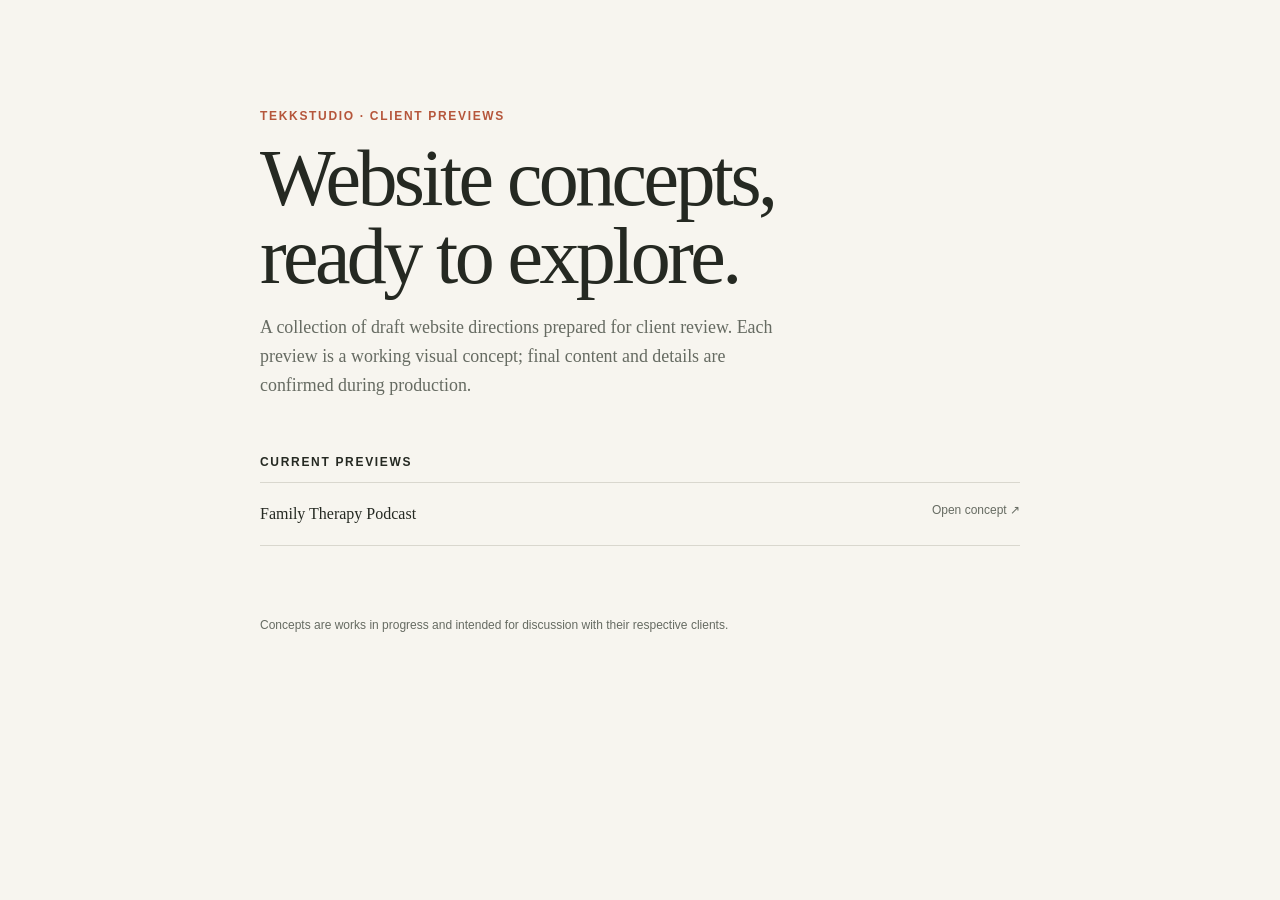
==== commit b7d5538c: "Make client preview hosting reusable" ====
--- a/site/index.html
+++ b/site/index.html
@@ -3,156 +3,36 @@
 <head>
   <meta charset="utf-8">
   <meta name="viewport" content="width=device-width, initial-scale=1">
-  <meta name="theme-color" content="#f2f1ec">
-  <meta name="description" content="A concept for the Family Therapy Podcast website, with conversations, articles, and audio episodes.">
-  <title>Family Therapy Podcast — Website concept</title>
-  <link rel="stylesheet" href="assets/css/site.css">
-  <script src="assets/js/site.js" defer></script>
+  <meta name="theme-color" content="#f7f5ef">
+  <meta name="description" content="Website concepts prepared for client review.">
+  <title>Website concepts | Tekkstudio</title>
+  <style>
+    :root { color-scheme: light; --ink:#252922; --muted:#666b62; --paper:#f7f5ef; --line:#d9d7ce; --accent:#b5563b; }
+    * { box-sizing:border-box; }
+    body { margin:0; background:var(--paper); color:var(--ink); font:16px/1.6 Georgia, 'Times New Roman', serif; }
+    main { width:min(100% - 40px, 760px); margin:12vh auto; }
+    .eyebrow { color:var(--accent); font:700 12px/1.4 Arial,sans-serif; letter-spacing:.14em; text-transform:uppercase; }
+    h1 { max-width:650px; margin:14px 0; font-size:clamp(2.6rem,8vw,5rem); font-weight:400; letter-spacing:-.045em; line-height:.98; }
+    .intro { max-width:540px; color:var(--muted); font-size:1.12rem; }
+    h2 { margin:54px 0 12px; font:700 12px/1.4 Arial,sans-serif; letter-spacing:.14em; text-transform:uppercase; }
+    ul { margin:0; padding:0; border-top:1px solid var(--line); list-style:none; }
+    li { border-bottom:1px solid var(--line); }
+    a { display:flex; justify-content:space-between; gap:20px; padding:18px 0; color:inherit; text-decoration:none; }
+    a:hover span:first-child { color:var(--accent); }
+    a span:last-child { color:var(--muted); font:12px/1.5 Arial,sans-serif; }
+    footer { margin-top:70px; color:var(--muted); font:12px/1.5 Arial,sans-serif; }
+  </style>
 </head>
 <body>
-  <div class="preview">Concept preview · Draft copy and visual direction · Confirm names, credentials, services and contact details before launch</div>
-
-  <header class="site-header">
-    <div class="wrap">
-      <nav class="nav" aria-label="Main navigation">
-        <a class="brand" href="#home">Family Therapy Podcast<small>CHACHA &amp; CO.</small></a>
-        <button class="menu-toggle" type="button" aria-expanded="false" aria-controls="nav-links" aria-label="Open navigation">MENU</button>
-        <div class="nav__links" id="nav-links">
-          <a class="nav__link" href="#episodes">Episodes</a>
-          <a class="nav__link" href="#journal">Journal</a>
-          <a class="nav__link" href="#podcast">Podcast</a>
-          <a class="nav__link" href="#about">About</a>
-          <a class="button" href="https://www.youtube.com/@familytherapypodcast/videos" target="_blank" rel="noopener noreferrer">Watch on YouTube ↗</a>
-        </div>
-      </nav>
-    </div>
-  </header>
-
-  <main id="home">
-    <section class="wrap hero" aria-labelledby="hero-title">
-      <div class="hero__copy">
-        <div class="eyebrow">Honest conversations for family life</div>
-        <h1 class="hero__title" id="hero-title">Make room for the conversations families avoid.</h1>
-        <p class="hero__description">Real talks about parenting, relationships and the moments that shape how we show up for one another. Listen, reflect, and find a starting point for your next conversation.</p>
-        <div class="hero__actions">
-          <a class="button" href="#episodes">Explore the episodes ↓</a>
-          <a class="text-link" href="#about">Get to know the show</a>
-        </div>
-      </div>
-
-      <div class="hero__media">
-        <span class="hero__badge" aria-hidden="true">01</span>
-        <div class="feature">
-          <button class="feature__play" type="button" aria-label="Play featured episode: Healing begins with the truth and the pain we avoid" data-video="1nzvbq_Dom4">
-            <img class="feature__image" src="assets/images/1nzvbq_Dom4.jpg" alt="The podcast hosts in conversation, shown in the featured episode thumbnail">
-            <span class="play-mark" aria-hidden="true">▶</span>
-          </button>
-          <div class="feature__meta">
-            <strong class="feature__title">When the Truth Opens a Door</strong>
-            <span class="feature__label">Featured conversation · Play on YouTube</span>
-          </div>
-        </div>
-        <p class="feature__note">Video loads from YouTube when you press play.</p>
-      </div>
-    </section>
-
-    <div class="principles" aria-label="Show values">
-      <div class="wrap principles__inner"><span>Listen with curiosity</span><b aria-hidden="true">•</b><span>Take what helps</span><b aria-hidden="true">•</b><span>Keep the conversation going</span></div>
-    </div>
-
-    <section class="wrap section section--episodes" id="episodes" aria-labelledby="episodes-title">
-      <div class="section__header">
-        <div><div class="eyebrow">From the channel</div><h2 class="section__title" id="episodes-title">Conversations to come back to.</h2></div>
-        <p class="section__intro">Start with a question that feels familiar. Each episode opens up a different part of family life.</p>
-      </div>
-      <div class="filters" role="group" aria-label="Filter episodes">
-        <button class="filter" type="button" aria-pressed="true" data-filter="all">All conversations</button>
-        <button class="filter" type="button" aria-pressed="false" data-filter="parenting">Parenting</button>
-        <button class="filter" type="button" aria-pressed="false" data-filter="communication">Communication</button>
-        <button class="filter" type="button" aria-pressed="false" data-filter="relationships">Relationships</button>
-      </div>
-      <div class="card-grid" id="episode-grid" aria-live="polite">
-        <div class="more-card">
-          <h3 class="more-card__title">Keep listening.</h3>
-          <p class="more-card__text">Explore the full video archive and find the newest conversations on YouTube.</p>
-          <a class="text-link" href="https://www.youtube.com/@familytherapypodcast/videos" target="_blank" rel="noopener noreferrer">Visit the channel ↗</a>
-        </div>
-      </div>
-      <template id="episode-template">
-        <article class="content-card" data-topic="">
-          <a class="content-card__link" href="" target="_blank" rel="noopener noreferrer">
-            <div class="content-card__image-wrap"><img class="content-card__image" src="" alt="" loading="lazy"></div>
-            <div class="content-card__body">
-              <span class="content-card__tag"></span>
-              <h3 class="content-card__title"></h3>
-              <p class="content-card__summary"></p>
-              <span class="content-card__meta"></span>
-            </div>
-          </a>
-        </article>
-      </template>
-    </section>
-
-    <section class="section section--journal" id="journal" aria-labelledby="journal-title">
-      <div class="wrap">
-        <div class="section__header">
-          <div><div class="eyebrow">The journal · Blog</div><h2 class="section__title" id="journal-title">Ideas worth sitting with.</h2></div>
-          <p class="section__intro">Short reads to carry the conversation further. Sample article ideas below are based on recent show themes; final posts and wording will be developed with the hosts.</p>
-        </div>
-        <div class="journal-grid" id="journal-grid"></div>
-      </div>
-      <template id="journal-template">
-        <article class="journal-card">
-          <span class="journal-card__index"></span>
-          <h3 class="journal-card__title"></h3>
-          <p class="journal-card__summary"></p>
-          <span class="journal-card__meta"></span>
-        </article>
-      </template>
-    </section>
-
-    <section class="section section--audio" id="podcast" aria-labelledby="podcast-title">
-      <div class="wrap">
-        <div class="section__header">
-          <div><div class="eyebrow">Audio podcast · MP3</div><h2 class="section__title" id="podcast-title">Take the conversation with you.</h2></div>
-          <p class="section__intro">Audio editions for listening on the move. Each episode will have a web player and an MP3 download when the audio file is supplied.</p>
-        </div>
-        <div class="audio-list" id="audio-list"></div>
-        <p class="audio-note">Player appearance shown for the concept. Audio controls and downloads will activate when the MP3 episodes are ready.</p>
-      </div>
-      <template id="audio-template">
-        <article class="audio-row">
-          <span class="audio-row__number"></span>
-          <div class="audio-row__title"><span class="audio-row__name"></span><small class="audio-row__label"></small></div>
-          <div class="audio-preview">
-            <button class="audio-preview__button" type="button" disabled aria-label="Audio preview unavailable">▶</button>
-            <span class="audio-preview__track" aria-hidden="true"></span>
-            <span class="audio-preview__time">MP3 SOON</span>
-          </div>
-        </article>
-      </template>
-    </section>
-
-    <section class="about section" id="about" aria-labelledby="about-title">
-      <div class="wrap about__grid">
-        <div><div class="eyebrow">A little about the show</div><h2 class="about__title" id="about-title">Family life is built in the conversations.</h2></div>
-        <div class="about__copy">
-          <p>Family Therapy Podcast makes space for open conversations about parenting, relationships, emotional health and the ways families can better understand one another. The show brings lived experience and thoughtful discussion to topics many people find hard to raise.</p>
-          <p>Whether you are listening on your own or sharing an episode with someone close, we hope you find a useful prompt to take into everyday life.</p>
-          <p class="about__note">This is a draft description based on public channel materials. Host biography, professional credentials, services and the show’s preferred wording need the host’s review before publication.</p>
-        </div>
-      </div>
-    </section>
+  <main>
+    <div class="eyebrow">Tekkstudio · Client previews</div>
+    <h1>Website concepts, ready to explore.</h1>
+    <p class="intro">A collection of draft website directions prepared for client review. Each preview is a working visual concept; final content and details are confirmed during production.</p>
+    <h2>Current previews</h2>
+    <ul>
+      <li><a href="previews/family-therapy-podcast/"><span>Family Therapy Podcast</span><span>Open concept ↗</span></a></li>
+    </ul>
+    <footer>Concepts are works in progress and intended for discussion with their respective clients.</footer>
   </main>
-
-  <footer class="footer">
-    <div class="wrap footer__row">
-      <div>
-        <a class="brand" href="#home">Family Therapy Podcast<small>CHACHA &amp; CO.</small></a>
-        <p class="footer__note">Draft boundary note for review: Episodes are general discussion and education, not individual therapy or crisis support.</p>
-      </div>
-      <p class="footer__copy footer__copy--right">Watch the full video archive on <a href="https://www.youtube.com/@familytherapypodcast/videos" target="_blank" rel="noopener noreferrer">YouTube ↗</a><br><span class="footer__note">Contact details and any additional links to be confirmed with the host.</span></p>
-    </div>
-  </footer>
 </body>
 </html>
